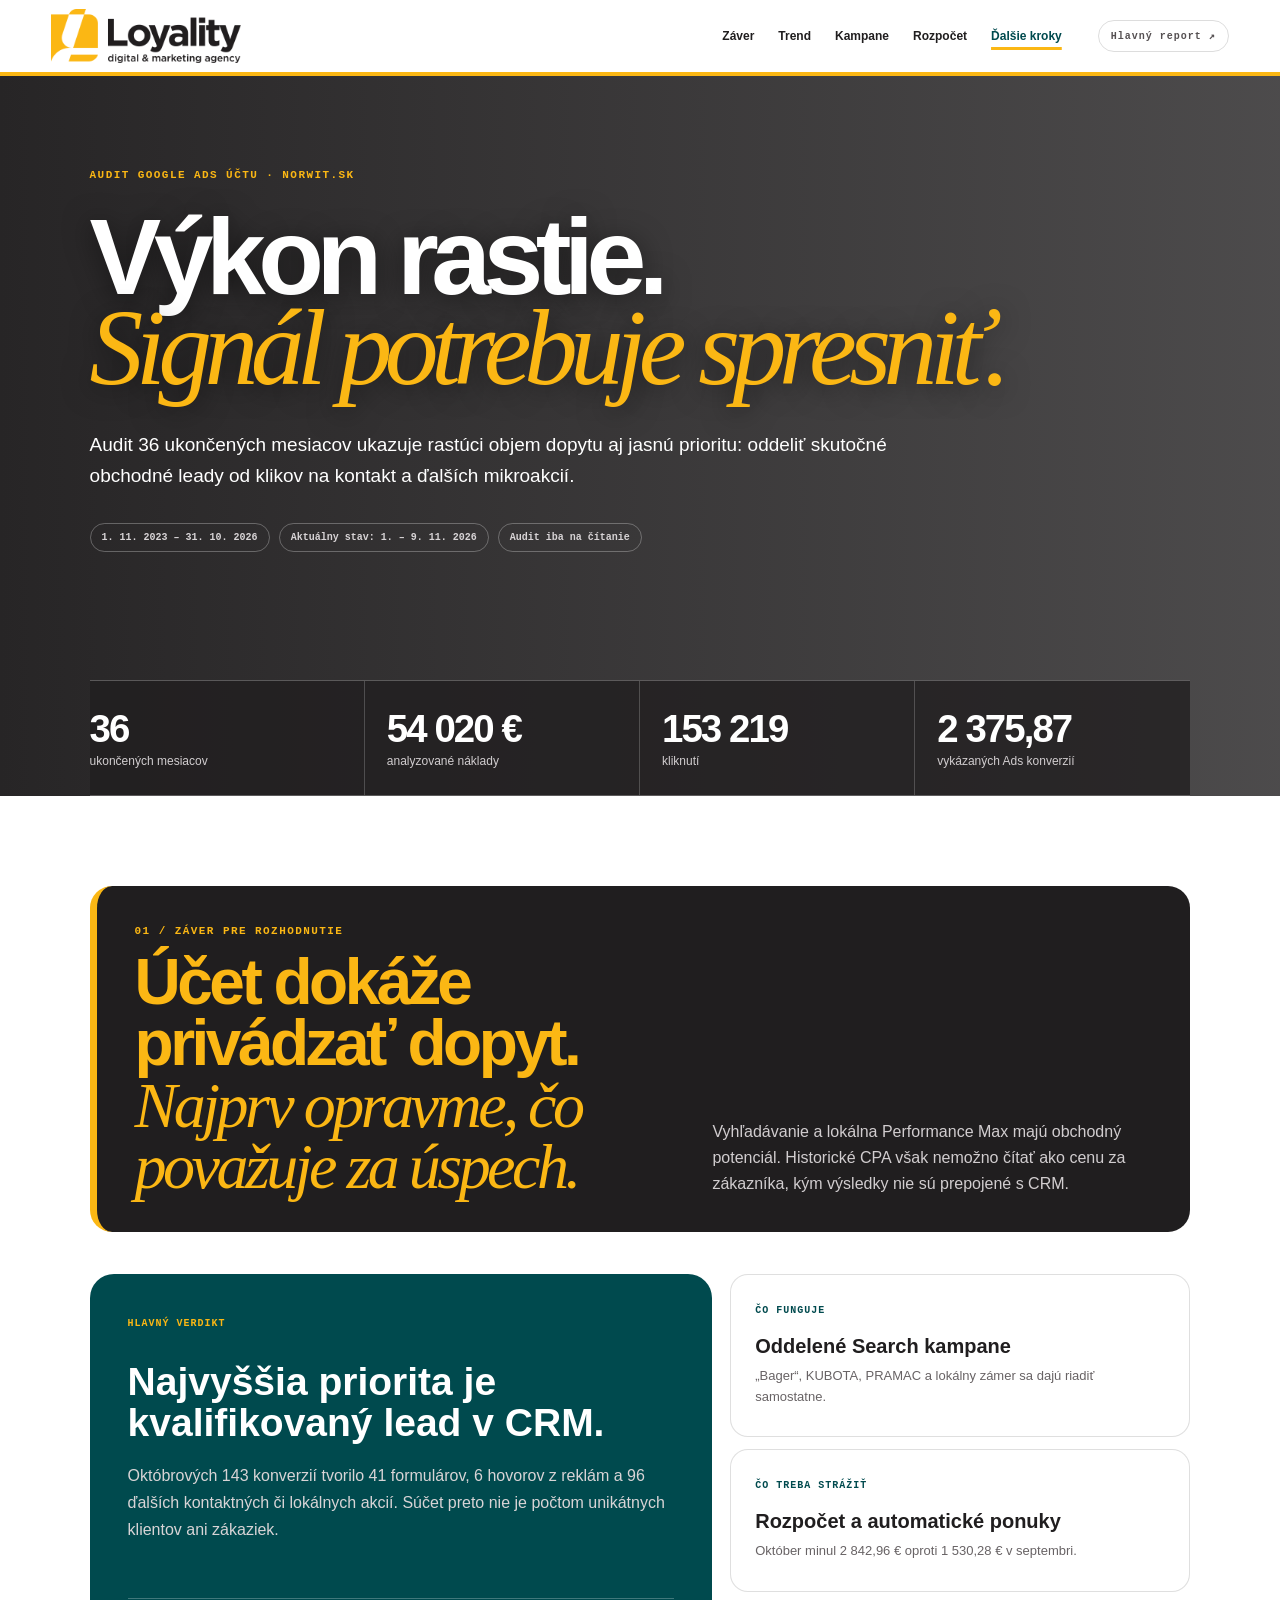
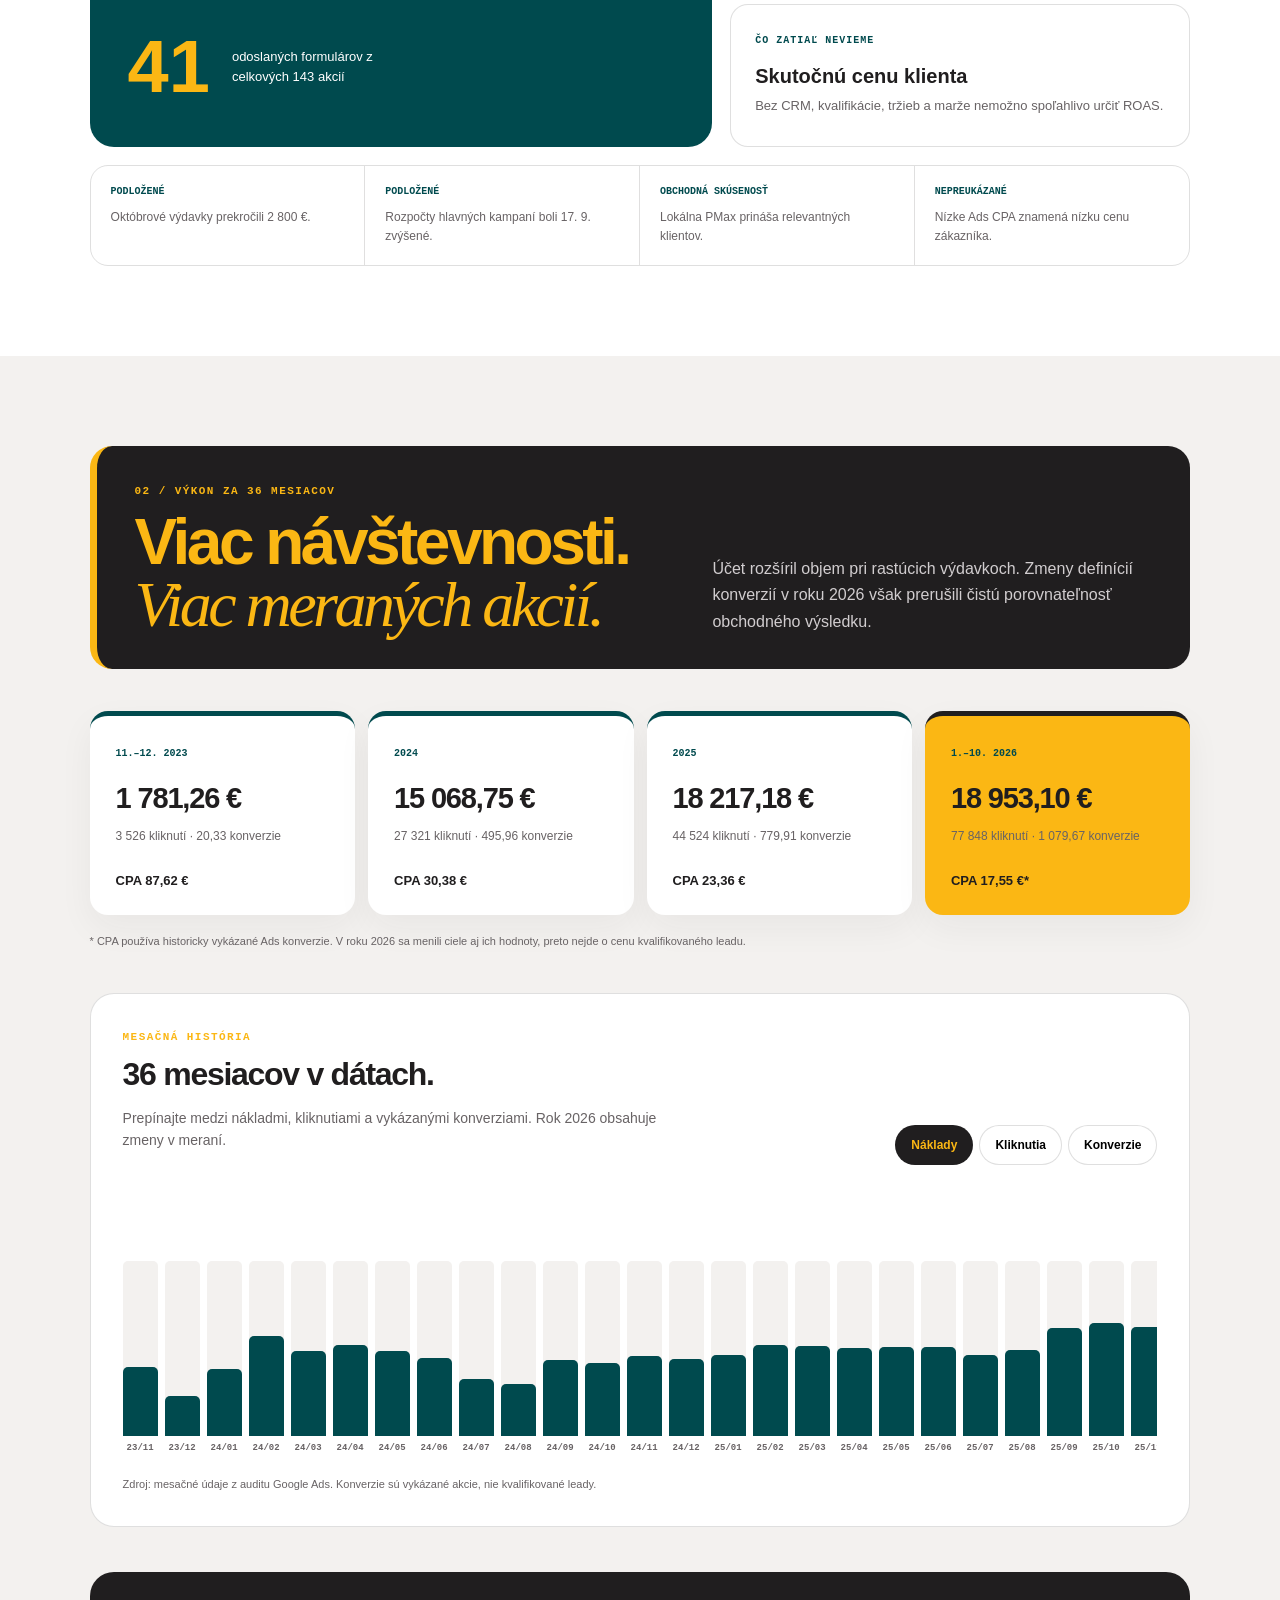
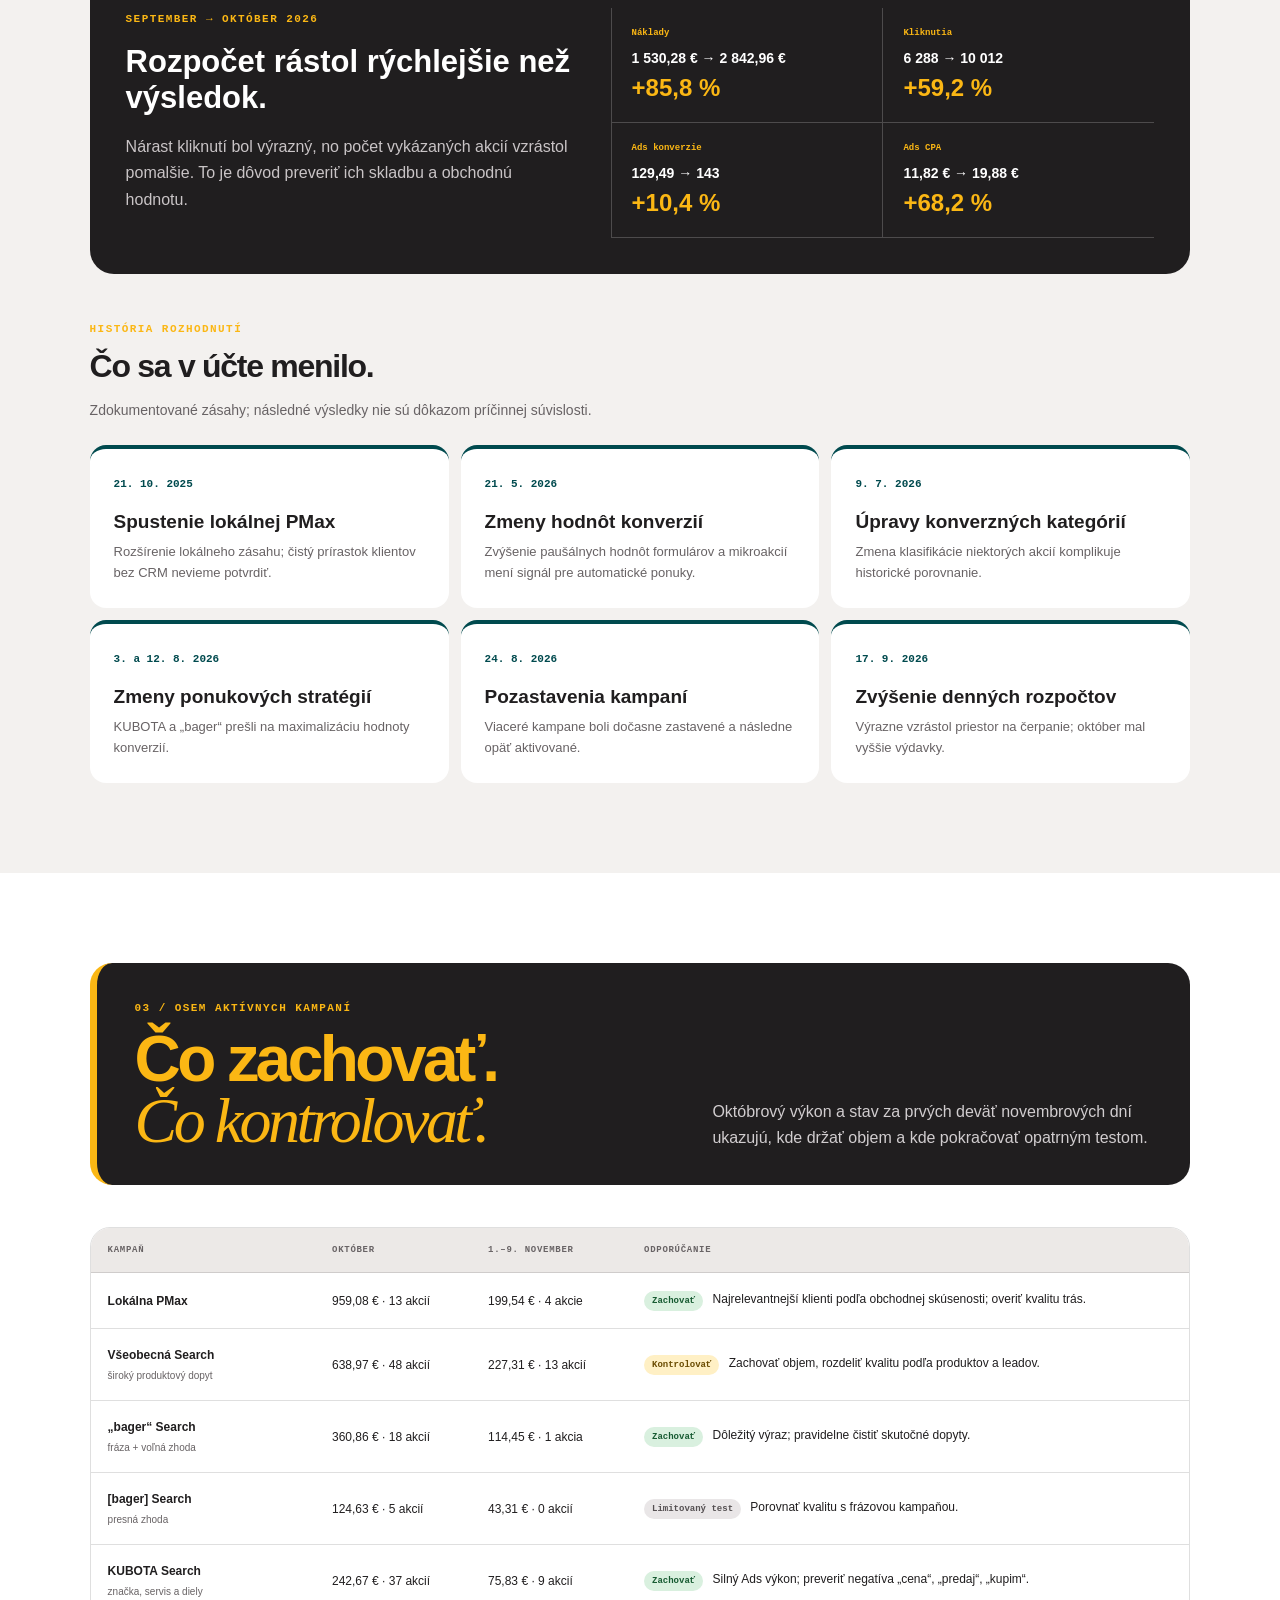
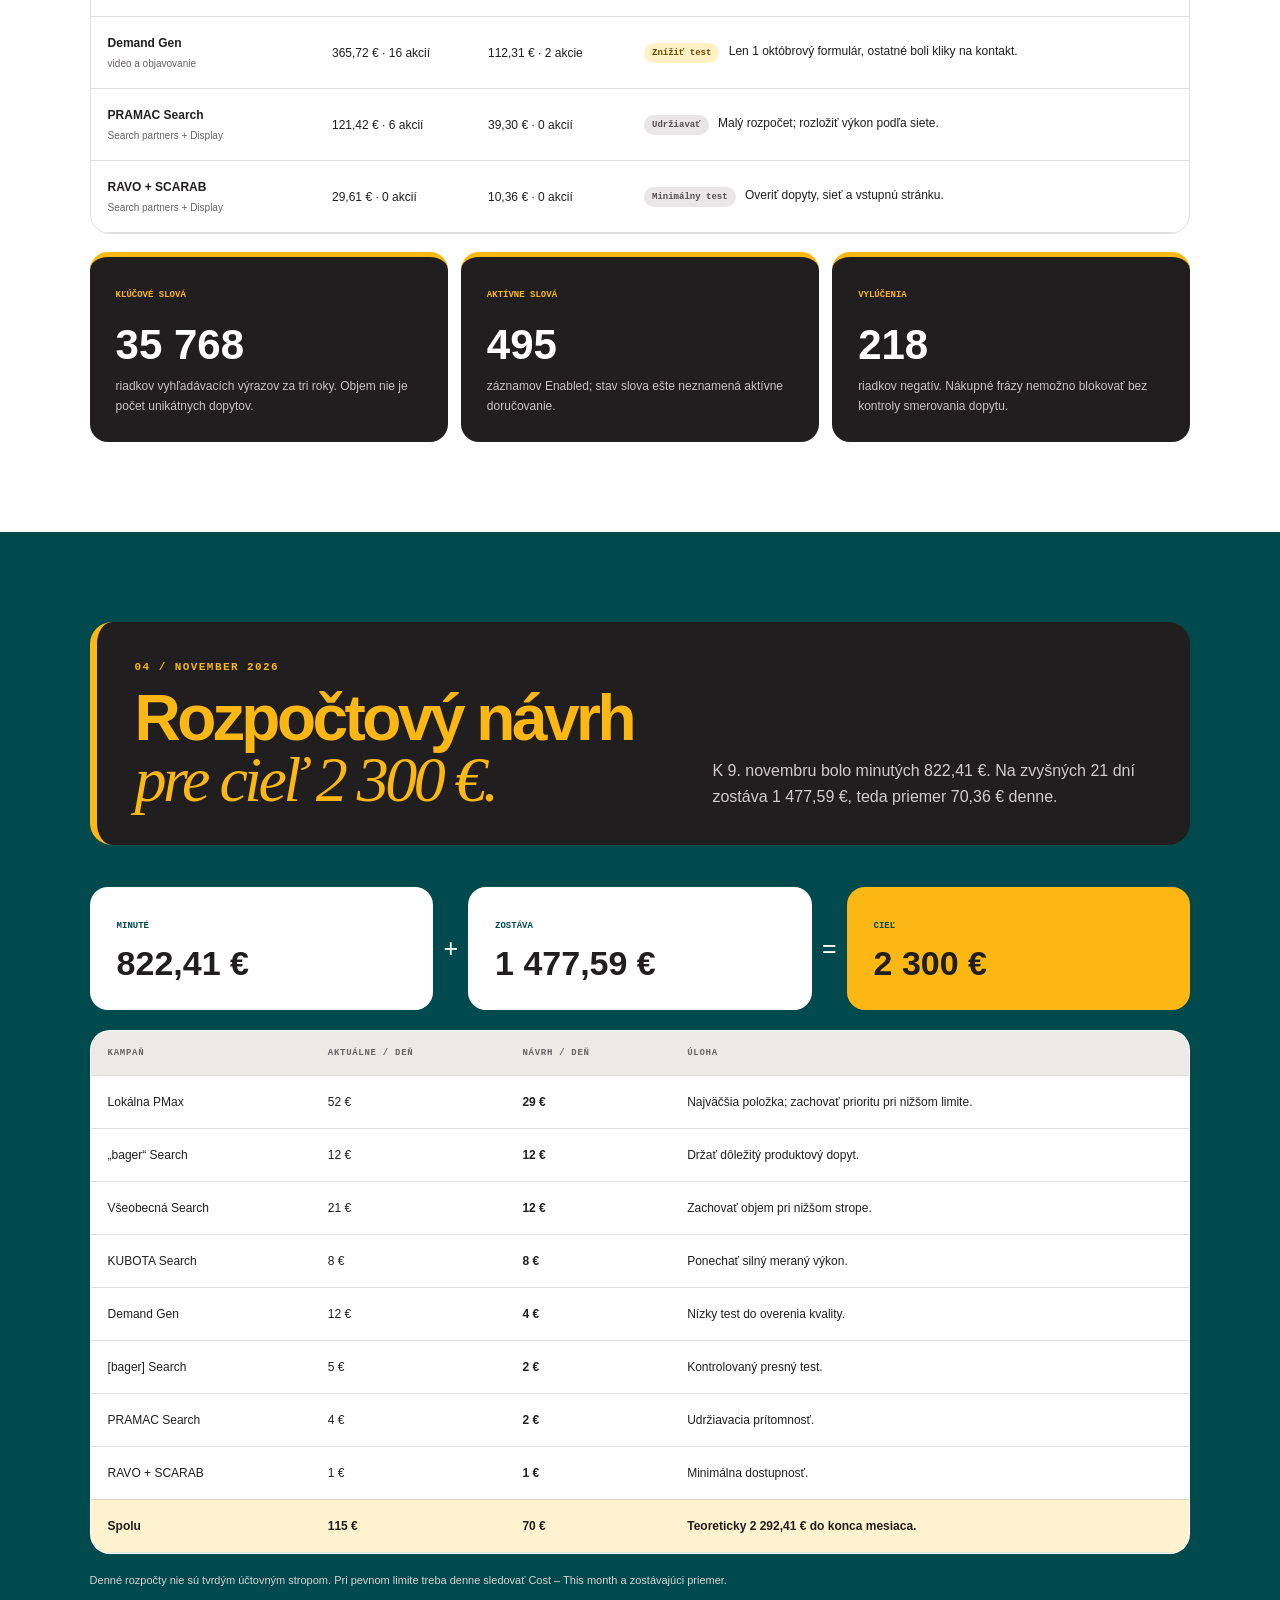
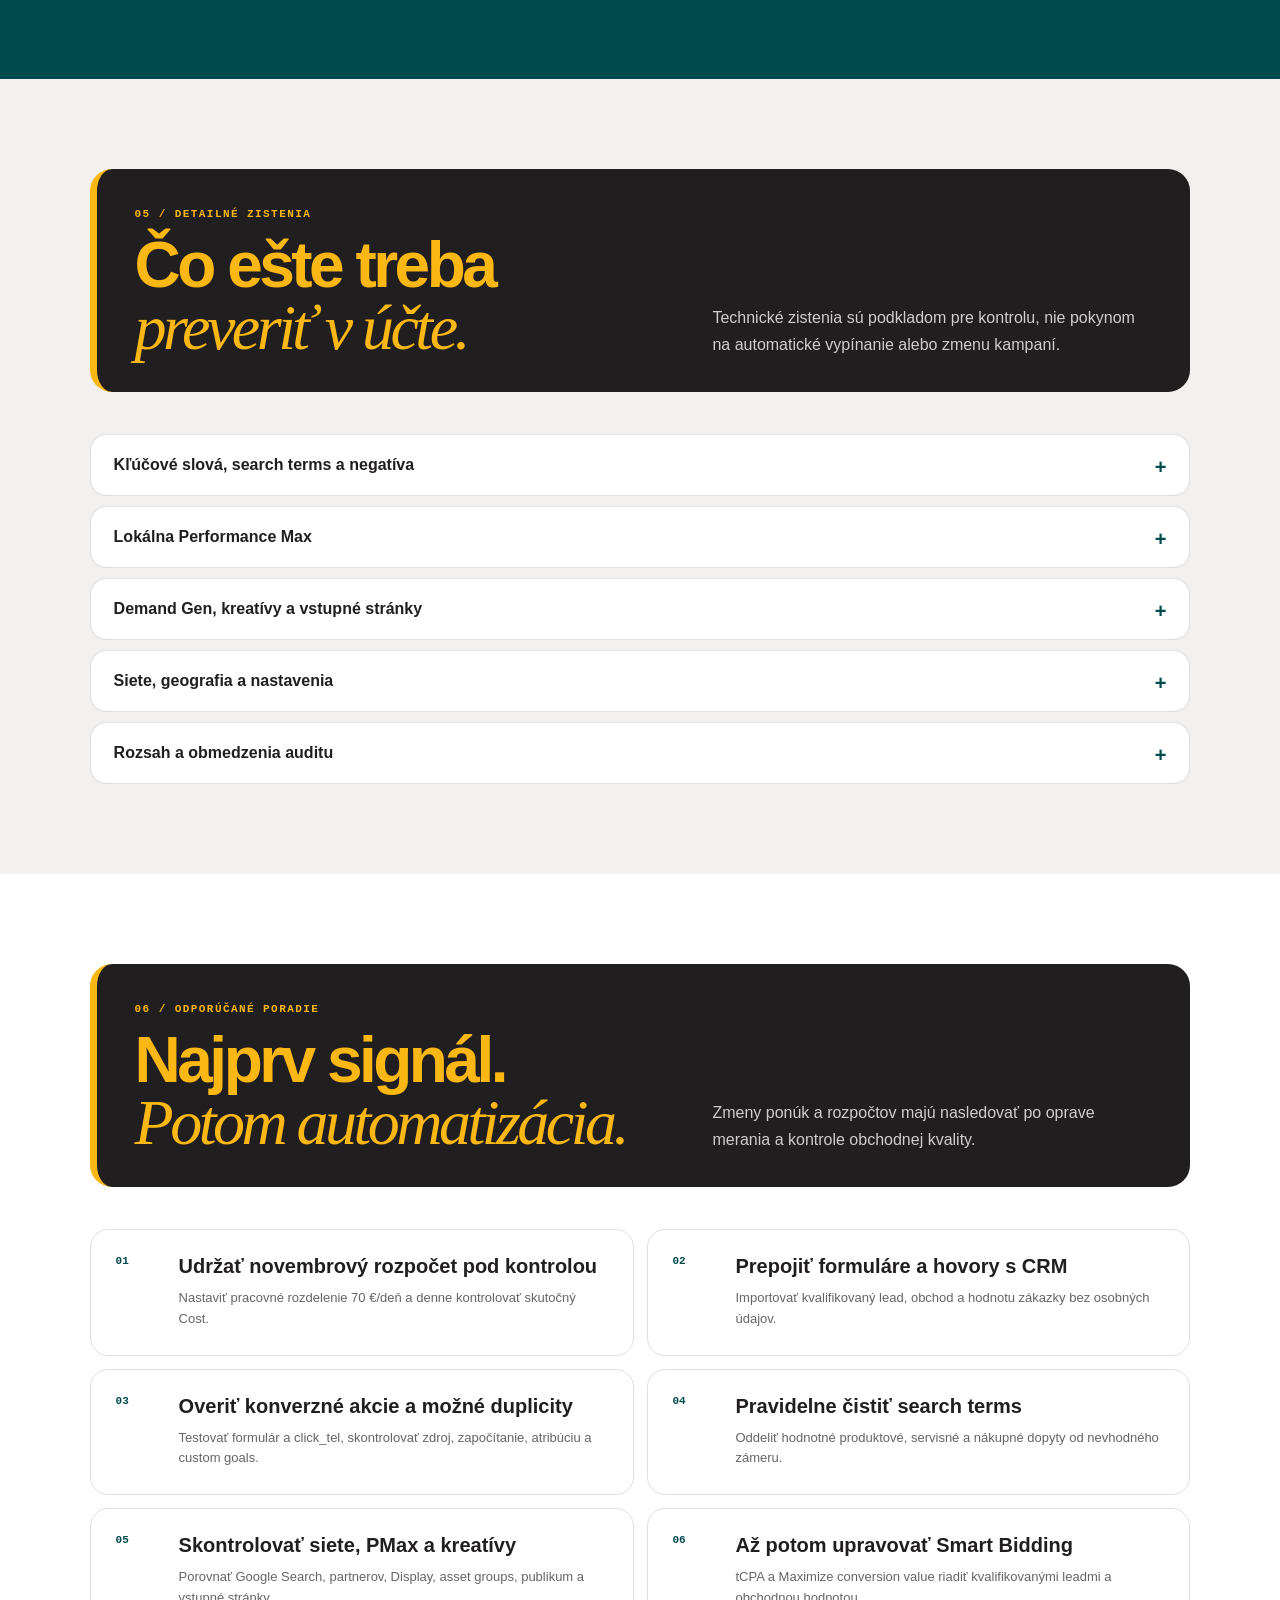
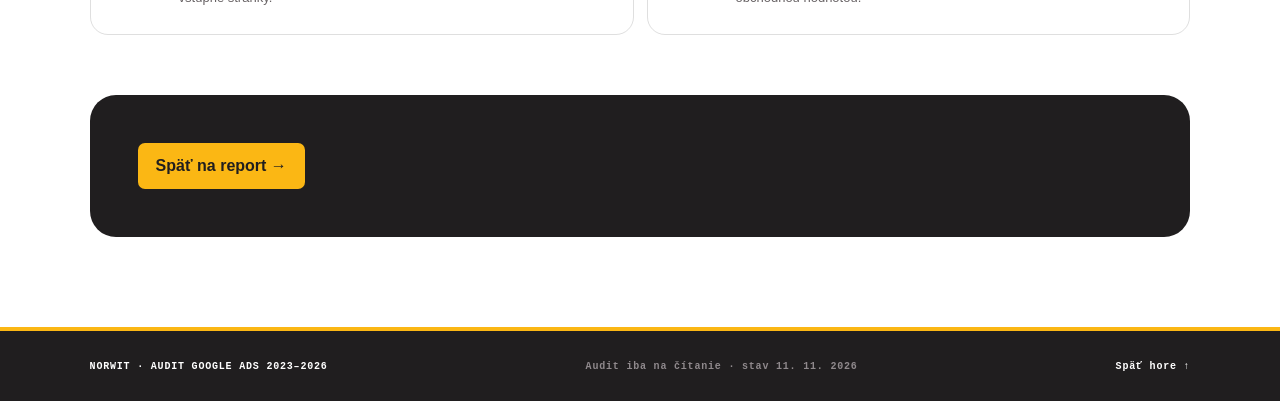
==== audit.html @ 2939ed30 "Add files via upload" ====
<!DOCTYPE html>

<html lang="sk">
<head>
<meta charset="utf-8"/>
<meta content="width=device-width,initial-scale=1" name="viewport"/>
<meta content="Audit Google Ads účtu NORWIT za obdobie november 2023 až október 2026." name="description"/>
<title>NORWIT × Loyality — Audit Google Ads 2023–2026</title>
<link href="reporty.css" rel="stylesheet"/>
<link href="audit.css" rel="stylesheet"/>
</head>
<body class="audit-page">
<a class="skip" href="#audit-zaver">Preskočiť na obsah auditu</a>
<header class="topbar">
<a aria-label="Späť na report" class="brand" href="/"><img alt="Loyality digital &amp; marketing agency" src="/loyality-logo.png"/></a>
<button aria-controls="audit-nav" aria-expanded="false" class="audit-menu-toggle" type="button">Sekcie <span aria-hidden="true">☰</span></button>
<nav aria-label="Navigácia auditu" id="audit-nav">
<a href="#audit-zaver">Záver</a>
<a href="#trend">Trend</a>

<a href="#kampane">Kampane</a>
<a href="#rozpocet">Rozpočet</a>
<a href="#plan-auditu">Ďalšie kroky</a>
</nav>
<a class="period audit-back" href="/">Hlavný report ↗</a>
</header>
<main id="top">
<section class="audit-hero">
<div class="audit-hero-copy">
<span class="kicker">AUDIT GOOGLE ADS ÚČTU · NORWIT.SK</span>
<h1>Výkon rastie.<br/><em>Signál potrebuje spresniť.</em></h1>
<p>Audit 36 ukončených mesiacov ukazuje rastúci objem dopytu aj jasnú prioritu: oddeliť skutočné obchodné leady od klikov na kontakt a ďalších mikroakcií.</p>
<div class="audit-meta"><span>1. 11. 2023 – 31. 10. 2026</span><span>Aktuálny stav: 1. – 9. 11. 2026</span><span>Audit iba na čítanie</span></div>
</div>
<div class="audit-hero-kpis">
<article><strong>36</strong><span>ukončených mesiacov</span></article>
<article><strong>54 020 €</strong><span>analyzované náklady</span></article>
<article><strong>153 219</strong><span>kliknutí</span></article>
<article><strong>2 375,87</strong><span>vykázaných Ads konverzií</span></article>
</div>
</section>
<section class="audit-section decision-section" id="audit-zaver">
<div class="audit-section-head">
<div><span class="kicker">01 / ZÁVER PRE ROZHODNUTIE</span><h2>Účet dokáže privádzať dopyt.<br/><em>Najprv opravme, čo považuje za úspech.</em></h2></div>
<p>Vyhľadávanie a lokálna Performance Max majú obchodný potenciál. Historické CPA však nemožno čítať ako cenu za zákazníka, kým výsledky nie sú prepojené s CRM.</p>
</div>
<div class="decision-grid">
<article class="decision-main">
<span>HLAVNÝ VERDIKT</span>
<h3>Najvyššia priorita je kvalifikovaný lead v CRM.</h3>
<p>Októbrových 143 konverzií tvorilo 41 formulárov, 6 hovorov z reklám a 96 ďalších kontaktných či lokálnych akcií. Súčet preto nie je počtom unikátnych klientov ani zákaziek.</p>
<div class="decision-proof"><b>41</b><span>odoslaných formulárov z celkových 143 akcií</span></div>
</article>
<div class="decision-points">
<article><span>ČO FUNGUJE</span><h3>Oddelené Search kampane</h3><p>„Bager“, KUBOTA, PRAMAC a lokálny zámer sa dajú riadiť samostatne.</p></article>
<article><span>ČO TREBA STRÁŽIŤ</span><h3>Rozpočet a automatické ponuky</h3><p>Október minul 2 842,96 € oproti 1 530,28 € v septembri.</p></article>
<article><span>ČO ZATIAĽ NEVIEME</span><h3>Skutočnú cenu klienta</h3><p>Bez CRM, kvalifikácie, tržieb a marže nemožno spoľahlivo určiť ROAS.</p></article>
</div>
</div>
<div class="evidence-strip">
<article><b>Podložené</b><span>Októbrové výdavky prekročili 2 800 €.</span></article>
<article><b>Podložené</b><span>Rozpočty hlavných kampaní boli 17. 9. zvýšené.</span></article>
<article><b>Obchodná skúsenosť</b><span>Lokálna PMax prináša relevantných klientov.</span></article>
<article><b>Nepreukázané</b><span>Nízke Ads CPA znamená nízku cenu zákazníka.</span></article>
</div>
</section>
<section class="audit-section trend-section" id="trend">
<div class="audit-section-head compact">
<div><span class="kicker">02 / VÝKON ZA 36 MESIACOV</span><h2>Viac návštevnosti.<br/><em>Viac meraných akcií.</em></h2></div>
<p>Účet rozšíril objem pri rastúcich výdavkoch. Zmeny definícií konverzií v roku 2026 však prerušili čistú porovnateľnosť obchodného výsledku.</p>
</div>
<div class="year-grid">
<article><span>11.–12. 2023</span><strong>1 781,26 €</strong><p>3 526 kliknutí · 20,33 konverzie</p><b>CPA 87,62 €</b></article>
<article><span>2024</span><strong>15 068,75 €</strong><p>27 321 kliknutí · 495,96 konverzie</p><b>CPA 30,38 €</b></article>
<article><span>2025</span><strong>18 217,18 €</strong><p>44 524 kliknutí · 779,91 konverzie</p><b>CPA 23,36 €</b></article>
<article class="featured"><span>1.–10. 2026</span><strong>18 953,10 €</strong><p>77 848 kliknutí · 1 079,67 konverzie</p><b>CPA 17,55 €*</b></article>
</div>
<p class="scope-note">* CPA používa historicky vykázané Ads konverzie. V roku 2026 sa menili ciele aj ich hodnoty, preto nejde o cenu kvalifikovaného leadu.</p>
<div aria-label="Mesačný vývoj Google Ads od novembra 2023 do októbra 2026" class="audit-chart">
<div class="audit-chart-head"><div><span class="kicker">MESAČNÁ HISTÓRIA</span><h3>36 mesiacov v dátach.</h3><p>Prepínajte medzi nákladmi, kliknutiami a vykázanými konverziami. Rok 2026 obsahuje zmeny v meraní.</p></div><div aria-label="Ukazovateľ grafu" class="audit-chart-tabs" role="group"><button aria-pressed="true" class="active" data-metric="cost" type="button">Náklady</button><button aria-pressed="false" data-metric="clicks" type="button">Kliknutia</button><button aria-pressed="false" data-metric="conversions" type="button">Konverzie</button></div></div>
<div aria-label="Graf mesačných výsledkov, horizontálne posúvanie" class="audit-chart-scroll" role="region" tabindex="0"><div class="audit-chart-bars" id="audit-chart-bars"><div class="audit-bar" data-clicks="2389" data-conversions="17.33" data-cost="1120.28" data-month="2023-11"><span class="audit-bar-value"></span><div class="audit-bar-track"><i></i></div><span class="audit-bar-month">23/11</span></div><div class="audit-bar" data-clicks="1137" data-conversions="3.0" data-cost="660.98" data-month="2023-12"><span class="audit-bar-value"></span><div class="audit-bar-track"><i></i></div><span class="audit-bar-month">23/12</span></div><div class="audit-bar" data-clicks="2156" data-conversions="16.0" data-cost="1096.53" data-month="2024-01"><span class="audit-bar-value"></span><div class="audit-bar-track"><i></i></div><span class="audit-bar-month">24/01</span></div><div class="audit-bar" data-clicks="3038" data-conversions="13.0" data-cost="1633.61" data-month="2024-02"><span class="audit-bar-value"></span><div class="audit-bar-track"><i></i></div><span class="audit-bar-month">24/02</span></div><div class="audit-bar" data-clicks="2885" data-conversions="29.0" data-cost="1388.65" data-month="2024-03"><span class="audit-bar-value"></span><div class="audit-bar-track"><i></i></div><span class="audit-bar-month">24/03</span></div><div class="audit-bar" data-clicks="2908" data-conversions="36.0" data-cost="1484.69" data-month="2024-04"><span class="audit-bar-value"></span><div class="audit-bar-track"><i></i></div><span class="audit-bar-month">24/04</span></div><div class="audit-bar" data-clicks="2278" data-conversions="38.0" data-cost="1388.23" data-month="2024-05"><span class="audit-bar-value"></span><div class="audit-bar-track"><i></i></div><span class="audit-bar-month">24/05</span></div><div class="audit-bar" data-clicks="2216" data-conversions="44.0" data-cost="1275.92" data-month="2024-06"><span class="audit-bar-value"></span><div class="audit-bar-track"><i></i></div><span class="audit-bar-month">24/06</span></div><div class="audit-bar" data-clicks="1661" data-conversions="38.0" data-cost="929.75" data-month="2024-07"><span class="audit-bar-value"></span><div class="audit-bar-track"><i></i></div><span class="audit-bar-month">24/07</span></div><div class="audit-bar" data-clicks="1489" data-conversions="43.96" data-cost="858.26" data-month="2024-08"><span class="audit-bar-value"></span><div class="audit-bar-track"><i></i></div><span class="audit-bar-month">24/08</span></div><div class="audit-bar" data-clicks="2198" data-conversions="44.0" data-cost="1247.42" data-month="2024-09"><span class="audit-bar-value"></span><div class="audit-bar-track"><i></i></div><span class="audit-bar-month">24/09</span></div><div class="audit-bar" data-clicks="2257" data-conversions="51.0" data-cost="1199.17" data-month="2024-10"><span class="audit-bar-value"></span><div class="audit-bar-track"><i></i></div><span class="audit-bar-month">24/10</span></div><div class="audit-bar" data-clicks="2218" data-conversions="82.0" data-cost="1300.89" data-month="2024-11"><span class="audit-bar-value"></span><div class="audit-bar-track"><i></i></div><span class="audit-bar-month">24/11</span></div><div class="audit-bar" data-clicks="2017" data-conversions="61.0" data-cost="1265.63" data-month="2024-12"><span class="audit-bar-value"></span><div class="audit-bar-track"><i></i></div><span class="audit-bar-month">24/12</span></div><div class="audit-bar" data-clicks="2338" data-conversions="47.0" data-cost="1318.78" data-month="2025-01"><span class="audit-bar-value"></span><div class="audit-bar-track"><i></i></div><span class="audit-bar-month">25/01</span></div><div class="audit-bar" data-clicks="2759" data-conversions="71.9" data-cost="1488.33" data-month="2025-02"><span class="audit-bar-value"></span><div class="audit-bar-track"><i></i></div><span class="audit-bar-month">25/02</span></div><div class="audit-bar" data-clicks="3332" data-conversions="75.96" data-cost="1469.53" data-month="2025-03"><span class="audit-bar-value"></span><div class="audit-bar-track"><i></i></div><span class="audit-bar-month">25/03</span></div><div class="audit-bar" data-clicks="3373" data-conversions="95.99" data-cost="1441.71" data-month="2025-04"><span class="audit-bar-value"></span><div class="audit-bar-track"><i></i></div><span class="audit-bar-month">25/04</span></div><div class="audit-bar" data-clicks="3206" data-conversions="79.6" data-cost="1450.23" data-month="2025-05"><span class="audit-bar-value"></span><div class="audit-bar-track"><i></i></div><span class="audit-bar-month">25/05</span></div><div class="audit-bar" data-clicks="3754" data-conversions="55.0" data-cost="1447.49" data-month="2025-06"><span class="audit-bar-value"></span><div class="audit-bar-track"><i></i></div><span class="audit-bar-month">25/06</span></div><div class="audit-bar" data-clicks="3799" data-conversions="67.61" data-cost="1317.49" data-month="2025-07"><span class="audit-bar-value"></span><div class="audit-bar-track"><i></i></div><span class="audit-bar-month">25/07</span></div><div class="audit-bar" data-clicks="4083" data-conversions="65.34" data-cost="1400.04" data-month="2025-08"><span class="audit-bar-value"></span><div class="audit-bar-track"><i></i></div><span class="audit-bar-month">25/08</span></div><div class="audit-bar" data-clicks="4371" data-conversions="61.47" data-cost="1762.27" data-month="2025-09"><span class="audit-bar-value"></span><div class="audit-bar-track"><i></i></div><span class="audit-bar-month">25/09</span></div><div class="audit-bar" data-clicks="5084" data-conversions="47.04" data-cost="1844.52" data-month="2025-10"><span class="audit-bar-value"></span><div class="audit-bar-track"><i></i></div><span class="audit-bar-month">25/10</span></div><div class="audit-bar" data-clicks="4639" data-conversions="70.0" data-cost="1778.78" data-month="2025-11"><span class="audit-bar-value"></span><div class="audit-bar-track"><i></i></div><span class="audit-bar-month">25/11</span></div><div class="audit-bar" data-clicks="3786" data-conversions="43.0" data-cost="1498.01" data-month="2025-12"><span class="audit-bar-value"></span><div class="audit-bar-track"><i></i></div><span class="audit-bar-month">25/12</span></div><div class="audit-bar" data-clicks="5551" data-conversions="44.0" data-cost="1584.77" data-month="2026-01"><span class="audit-bar-value"></span><div class="audit-bar-track"><i></i></div><span class="audit-bar-month">26/01</span></div><div class="audit-bar" data-clicks="6219" data-conversions="83.0" data-cost="1844.71" data-month="2026-02"><span class="audit-bar-value"></span><div class="audit-bar-track"><i></i></div><span class="audit-bar-month">26/02</span></div><div class="audit-bar" data-clicks="6494" data-conversions="111.8" data-cost="1921.01" data-month="2026-03"><span class="audit-bar-value"></span><div class="audit-bar-track"><i></i></div><span class="audit-bar-month">26/03</span></div><div class="audit-bar" data-clicks="6254" data-conversions="99.01" data-cost="1880.8" data-month="2026-04"><span class="audit-bar-value"></span><div class="audit-bar-track"><i></i></div><span class="audit-bar-month">26/04</span></div><div class="audit-bar" data-clicks="9244" data-conversions="115.47" data-cost="1863.67" data-month="2026-05"><span class="audit-bar-value"></span><div class="audit-bar-track"><i></i></div><span class="audit-bar-month">26/05</span></div><div class="audit-bar" data-clicks="9234" data-conversions="137.99" data-cost="1849.01" data-month="2026-06"><span class="audit-bar-value"></span><div class="audit-bar-track"><i></i></div><span class="audit-bar-month">26/06</span></div><div class="audit-bar" data-clicks="10718" data-conversions="133.41" data-cost="1867.85" data-month="2026-07"><span class="audit-bar-value"></span><div class="audit-bar-track"><i></i></div><span class="audit-bar-month">26/07</span></div><div class="audit-bar" data-clicks="7834" data-conversions="82.5" data-cost="1768.04" data-month="2026-08"><span class="audit-bar-value"></span><div class="audit-bar-track"><i></i></div><span class="audit-bar-month">26/08</span></div><div class="audit-bar" data-clicks="6288" data-conversions="129.49" data-cost="1530.28" data-month="2026-09"><span class="audit-bar-value"></span><div class="audit-bar-track"><i></i></div><span class="audit-bar-month">26/09</span></div><div class="audit-bar" data-clicks="10012" data-conversions="143.0" data-cost="2842.96" data-month="2026-10"><span class="audit-bar-value"></span><div class="audit-bar-track"><i></i></div><span class="audit-bar-month">26/10</span></div></div></div><p class="scope-note">Zdroj: mesačné údaje z auditu Google Ads. Konverzie sú vykázané akcie, nie kvalifikované leady.</p></div>
<div class="month-compare">
<div class="compare-copy"><span class="kicker">SEPTEMBER → OKTÓBER 2026</span><h3>Rozpočet rástol rýchlejšie než výsledok.</h3><p>Nárast kliknutí bol výrazný, no počet vykázaných akcií vzrástol pomalšie. To je dôvod preveriť ich skladbu a obchodnú hodnotu.</p></div>
<div class="compare-metrics">
<article><span>Náklady</span><b>1 530,28 € → 2 842,96 €</b><strong>+85,8 %</strong></article>
<article><span>Kliknutia</span><b>6 288 → 10 012</b><strong>+59,2 %</strong></article>
<article><span>Ads konverzie</span><b>129,49 → 143</b><strong>+10,4 %</strong></article>
<article><span>Ads CPA</span><b>11,82 € → 19,88 €</b><strong>+68,2 %</strong></article>
</div>
</div>
<div class="audit-history"><div class="audit-history-head"><span class="kicker">HISTÓRIA ROZHODNUTÍ</span><h3>Čo sa v účte menilo.</h3><p>Zdokumentované zásahy; následné výsledky nie sú dôkazom príčinnej súvislosti.</p></div><div class="audit-history-grid"><article><time>21. 10. 2025</time><h4>Spustenie lokálnej PMax</h4><p>Rozšírenie lokálneho zásahu; čistý prírastok klientov bez CRM nevieme potvrdiť.</p></article><article><time>21. 5. 2026</time><h4>Zmeny hodnôt konverzií</h4><p>Zvýšenie paušálnych hodnôt formulárov a mikroakcií mení signál pre automatické ponuky.</p></article><article><time>9. 7. 2026</time><h4>Úpravy konverzných kategórií</h4><p>Zmena klasifikácie niektorých akcií komplikuje historické porovnanie.</p></article><article><time>3. a 12. 8. 2026</time><h4>Zmeny ponukových stratégií</h4><p>KUBOTA a „bager“ prešli na maximalizáciu hodnoty konverzií.</p></article><article><time>24. 8. 2026</time><h4>Pozastavenia kampaní</h4><p>Viaceré kampane boli dočasne zastavené a následne opäť aktivované.</p></article><article><time>17. 9. 2026</time><h4>Zvýšenie denných rozpočtov</h4><p>Výrazne vzrástol priestor na čerpanie; október mal vyššie výdavky.</p></article></div></div>
</section>

<section class="audit-section campaigns-section" id="kampane">
<div class="audit-section-head compact">
<div><span class="kicker">03 / OSEM AKTÍVNYCH KAMPANÍ</span><h2>Čo zachovať.<br/><em>Čo kontrolovať.</em></h2></div>
<p>Októbrový výkon a stav za prvých deväť novembrových dní ukazujú, kde držať objem a kde pokračovať opatrným testom.</p>
</div>
<div aria-label="Audit aktívnych kampaní" class="campaign-audit-table" role="region" tabindex="0">
<table>
<thead><tr><th>Kampaň</th><th>Október</th><th>1.–9. november</th><th>Odporúčanie</th></tr></thead>
<tbody>
<tr><td><b>Lokálna PMax</b></td><td>959,08 € · 13 akcií</td><td>199,54 € · 4 akcie</td><td><span class="status keep">Zachovať</span> Najrelevantnejší klienti podľa obchodnej skúsenosti; overiť kvalitu trás.</td></tr>
<tr><td><b>Všeobecná Search</b><small>široký produktový dopyt</small></td><td>638,97 € · 48 akcií</td><td>227,31 € · 13 akcií</td><td><span class="status tune">Kontrolovať</span> Zachovať objem, rozdeliť kvalitu podľa produktov a leadov.</td></tr>
<tr><td><b>„bager“ Search</b><small>fráza + voľná zhoda</small></td><td>360,86 € · 18 akcií</td><td>114,45 € · 1 akcia</td><td><span class="status keep">Zachovať</span> Dôležitý výraz; pravidelne čistiť skutočné dopyty.</td></tr>
<tr><td><b>[bager] Search</b><small>presná zhoda</small></td><td>124,63 € · 5 akcií</td><td>43,31 € · 0 akcií</td><td><span class="status test">Limitovaný test</span> Porovnať kvalitu s frázovou kampaňou.</td></tr>
<tr><td><b>KUBOTA Search</b><small>značka, servis a diely</small></td><td>242,67 € · 37 akcií</td><td>75,83 € · 9 akcií</td><td><span class="status keep">Zachovať</span> Silný Ads výkon; preveriť negatíva „cena“, „predaj“, „kupim“.</td></tr>
<tr><td><b>Demand Gen</b><small>video a objavovanie</small></td><td>365,72 € · 16 akcií</td><td>112,31 € · 2 akcie</td><td><span class="status tune">Znížiť test</span> Len 1 októbrový formulár, ostatné boli kliky na kontakt.</td></tr>
<tr><td><b>PRAMAC Search</b><small>Search partners + Display</small></td><td>121,42 € · 6 akcií</td><td>39,30 € · 0 akcií</td><td><span class="status test">Udržiavať</span> Malý rozpočet; rozložiť výkon podľa siete.</td></tr>
<tr><td><b>RAVO + SCARAB</b><small>Search partners + Display</small></td><td>29,61 € · 0 akcií</td><td>10,36 € · 0 akcií</td><td><span class="status test">Minimálny test</span> Overiť dopyty, sieť a vstupnú stránku.</td></tr>
</tbody>
</table>
</div>
<div class="audit-cards">
<article><span>KĽÚČOVÉ SLOVÁ</span><strong>35 768</strong><p>riadkov vyhľadávacích výrazov za tri roky. Objem nie je počet unikátnych dopytov.</p></article>
<article><span>AKTÍVNE SLOVÁ</span><strong>495</strong><p>záznamov Enabled; stav slova ešte neznamená aktívne doručovanie.</p></article>
<article><span>VYLÚČENIA</span><strong>218</strong><p>riadkov negatív. Nákupné frázy nemožno blokovať bez kontroly smerovania dopytu.</p></article>
</div>
</section>
<section class="audit-section budget-section" id="rozpocet">
<div class="audit-section-head">
<div><span class="kicker">04 / NOVEMBER 2026</span><h2>Rozpočtový návrh<br/><em>pre cieľ 2 300 €.</em></h2></div>
<p>K 9. novembru bolo minutých 822,41 €. Na zvyšných 21 dní zostáva 1 477,59 €, teda priemer 70,36 € denne.</p>
</div>
<div class="budget-summary"><article><span>MINUTÉ</span><strong>822,41 €</strong></article><i>+</i><article><span>ZOSTÁVA</span><strong>1 477,59 €</strong></article><i>=</i><article class="budget-target"><span>CIEĽ</span><strong>2 300 €</strong></article></div>
<div aria-label="Návrh denných rozpočtov" class="budget-table" role="region" tabindex="0">
<table>
<thead><tr><th>Kampaň</th><th>Aktuálne / deň</th><th>Návrh / deň</th><th>Úloha</th></tr></thead>
<tbody>
<tr><td>Lokálna PMax</td><td>52 €</td><td><b>29 €</b></td><td>Najväčšia položka; zachovať prioritu pri nižšom limite.</td></tr>
<tr><td>„bager“ Search</td><td>12 €</td><td><b>12 €</b></td><td>Držať dôležitý produktový dopyt.</td></tr>
<tr><td>Všeobecná Search</td><td>21 €</td><td><b>12 €</b></td><td>Zachovať objem pri nižšom strope.</td></tr>
<tr><td>KUBOTA Search</td><td>8 €</td><td><b>8 €</b></td><td>Ponechať silný meraný výkon.</td></tr>
<tr><td>Demand Gen</td><td>12 €</td><td><b>4 €</b></td><td>Nízky test do overenia kvality.</td></tr>
<tr><td>[bager] Search</td><td>5 €</td><td><b>2 €</b></td><td>Kontrolovaný presný test.</td></tr>
<tr><td>PRAMAC Search</td><td>4 €</td><td><b>2 €</b></td><td>Udržiavacia prítomnosť.</td></tr>
<tr><td>RAVO + SCARAB</td><td>1 €</td><td><b>1 €</b></td><td>Minimálna dostupnosť.</td></tr>
<tr class="total"><td>Spolu</td><td>115 €</td><td><b>70 €</b></td><td>Teoreticky 2 292,41 € do konca mesiaca.</td></tr>
</tbody>
</table>
</div>
<p class="scope-note dark-note">Denné rozpočty nie sú tvrdým účtovným stropom. Pri pevnom limite treba denne sledovať Cost – This month a zostávajúci priemer.</p>
</section>
<section class="audit-section details-section">
<div class="audit-section-head compact"><div><span class="kicker">05 / DETAILNÉ ZISTENIA</span><h2>Čo ešte treba<br/><em>preveriť v účte.</em></h2></div><p>Technické zistenia sú podkladom pre kontrolu, nie pokynom na automatické vypínanie alebo zmenu kampaní.</p></div>
<div class="audit-details">
<details><summary>Kľúčové slová, search terms a negatíva <span>+</span></summary><div><p>Generické „bager“ má samostatnú frázovú aj presnú kampaň a značkové dopyty majú vlastné rozpočty. Prioritou je kontrola negatív <b>„cena“, „predaj“ a „kupim“</b> v KUBOTA, pretože môžu blokovať hodnotný nákupný zámer. Najprv treba overiť, či dopyt nezachytáva iná zostava.</p><ul><li>833 záznamov kľúčových slov v historickom exporte.</li><li>35 768 riadkov search terms za tri roky.</li><li>Výraz „bager“ v presnej kampani minul približne 3 670 € pri 28,5 Ads konverzie.</li><li>Broad match používať iba s kvalitným konverzným signálom a pravidelnou kontrolou dopytov.</li></ul></div></details>
<details><summary>Lokálna Performance Max <span>+</span></summary><div><p>Kampaň používa Presence a rozpočet 52 €/deň. V októbri získala 1 178 kliknutí a 13 Ads konverzií, z ktorých 12 boli žiadosti o trasu a jedna hovor z reklamy.</p><ul><li>Jedna aktívna asset group LOKALNA má Ad strength Average.</li></ul></div></details>
<details><summary>Demand Gen, kreatívy a vstupné stránky <span>+</span></summary><div><p>Októbrových 16 akcií tvoril jeden formulár, desať klikov na e-mail a päť klikov na telefón. Kampaň má úlohu pri zásahu, no jej akcie nemožno označiť za 16 obchodných príležitostí.</p><ul><li>29 spôsobilých reklám: 1 Excellent, 9 Good, 16 Average a 3 Poor.</li><li>Najnavštevovanejšie landing pages treba vyhodnotiť podľa formulárov a kvalifikovaných dopytov, nie iba klikov.</li></ul></div></details>
<details><summary>Siete, geografia a nastavenia <span>+</span></summary><div><p>Search partners sú zapnuté pri KUBOTA, „bager“, PRAMAC a RAVO + SCARAB. Display expansion je zapnutá pri PRAMAC a RAVO + SCARAB. Samotné zapnutie nie je chyba; výkon treba rozložiť podľa siete a kvality leadov.</p><ul><li>Všeobecná, KUBOTA a frázová „bager“ cielia Slovensko.</li><li>Presná [bager] a Demand Gen cielia osem krajov.</li><li>Všetkých osem kampaní bolo v exporte nastavených All day a All devices.</li></ul></div></details>
<details><summary>Rozsah a obmedzenia auditu <span>+</span></summary><div><p>Audit vychádza z exportov Campaign performance, Search terms, Search keywords, Negative keywords, Change history, conversion actions, nastavení kampaní a živého rozhrania. Bez CRM a fakturácie nemožno spoľahlivo určiť kvalitu leadov, tržby, maržu ani skutočný ROAS.</p><ul><li>História zmien je dostupná približne za posledné dva roky.</li><li>Google nezobrazuje všetky vyhľadávacie výrazy.</li></ul></div></details>
</div>
</section>
<section class="audit-section roadmap-section" id="plan-auditu">
<div class="audit-section-head"><div><span class="kicker">06 / ODPORÚČANÉ PORADIE</span><h2>Najprv signál.<br/><em>Potom automatizácia.</em></h2></div><p>Zmeny ponúk a rozpočtov majú nasledovať po oprave merania a kontrole obchodnej kvality.</p></div>
<ol class="roadmap">
<li><span>01</span><div><h3>Udržať novembrový rozpočet pod kontrolou</h3><p>Nastaviť pracovné rozdelenie 70 €/deň a denne kontrolovať skutočný Cost.</p></div></li>
<li><span>02</span><div><h3>Prepojiť formuláre a hovory s CRM</h3><p>Importovať kvalifikovaný lead, obchod a hodnotu zákazky bez osobných údajov.</p></div></li>
<li><span>03</span><div><h3>Overiť konverzné akcie a možné duplicity</h3><p>Testovať formulár a click_tel, skontrolovať zdroj, započítanie, atribúciu a custom goals.</p></div></li>
<li><span>04</span><div><h3>Pravidelne čistiť search terms</h3><p>Oddeliť hodnotné produktové, servisné a nákupné dopyty od nevhodného zámeru.</p></div></li>
<li><span>05</span><div><h3>Skontrolovať siete, PMax a kreatívy</h3><p>Porovnať Google Search, partnerov, Display, asset groups, publikum a vstupné stránky.</p></div></li>
<li><span>06</span><div><h3>Až potom upravovať Smart Bidding</h3><p>tCPA a Maximize conversion value riadiť kvalifikovanými leadmi a obchodnou hodnotou.</p></div></li>
</ol>
<div class="final-audit-callout"><a href="/">Späť na report →</a></div>
</section>
</main>
<footer><span>NORWIT · AUDIT GOOGLE ADS 2023–2026</span><span>Audit iba na čítanie · stav 11. 11. 2026</span><a href="#top">Späť hore ↑</a></footer>
<script defer="" src="audit.js"></script>
</body>
</html>
---- reporty.css ----
:root{--ink:#201e1f;--paper:#fff;--yellow:#fbb714;--teal:#004a4e;--muted:#686365;--soft:#f3f1ef;--line:rgba(32,30,31,.14)}
*{box-sizing:border-box}html{scroll-behavior:smooth;scroll-padding-top:90px}body{margin:0;background:var(--ink);color:var(--ink);font-family:Arial,Helvetica,sans-serif}a{color:inherit;text-decoration:none}button{font:inherit}.skip{position:fixed;left:20px;top:-80px;z-index:100;padding:13px 16px;background:var(--yellow);font-weight:800}.skip:focus{top:12px}.topbar{height:76px;display:flex;align-items:center;gap:36px;padding:0 4vw;position:sticky;top:0;z-index:20;background:#fff;border-bottom:4px solid var(--yellow)}.brand img{display:block;width:190px}.topbar nav{display:flex;gap:24px;margin-left:auto;font-size:12px;font-weight:800}.topbar nav a:hover{color:var(--teal)}.period{font:700 10px monospace;letter-spacing:.1em;color:#555052}.landing-hero{min-height:670px;padding:88px 7vw 52px;display:flex;flex-direction:column;justify-content:space-between;color:#fff;background:linear-gradient(90deg,rgba(32,30,31,.96),rgba(32,30,31,.76)),url("https://norwit.loyality.sk/hero-excavator.png") center/cover}.kicker{font:800 11px monospace;letter-spacing:.13em;color:var(--yellow);text-transform:uppercase}.landing-hero h1{max-width:1050px;margin:28px 0 34px;font-size:clamp(64px,8.8vw,132px);line-height:.84;letter-spacing:-.07em;text-shadow:0 4px 28px rgba(0,0,0,.5)}em{font-family:Georgia,serif;font-weight:400;color:var(--yellow)}.landing-copy>p{max-width:720px;font-size:19px;line-height:1.65;color:#fff}.landing-stats{display:grid;grid-template-columns:repeat(3,1fr);max-width:900px;border-block:1px solid rgba(255,255,255,.28);background:rgba(32,30,31,.76)}.landing-stats article{padding:24px;border-right:1px solid rgba(255,255,255,.22)}.landing-stats article:last-child{border:0}.landing-stats strong{display:block;font-size:34px}.landing-stats span{font-size:12px;color:#d4d0d2}.reports-shell{display:grid;grid-template-columns:280px minmax(0,1fr);align-items:start;background:#fff}.month-sidebar{position:sticky;top:76px;min-height:calc(100vh - 76px);padding:44px 25px;background:var(--ink);color:#fff;border-right:1px solid rgba(255,255,255,.14)}.sidebar-head span,.future-month span{display:block;font:800 10px monospace;letter-spacing:.12em;color:var(--yellow)}.sidebar-head strong{display:block;margin-top:10px;font-size:20px}.month-menu{display:grid;gap:8px;margin-top:34px}.month-button{width:100%;padding:17px 15px;display:grid;grid-template-columns:38px 1fr auto;gap:10px;align-items:center;border:1px solid rgba(255,255,255,.18);border-radius:14px;background:transparent;color:#fff;text-align:left;cursor:pointer;transition:.2s}.month-button:hover{border-color:var(--yellow);transform:translateX(3px)}.month-button[aria-selected="true"]{background:var(--yellow);border-color:var(--yellow);color:var(--ink)}.month-number{font:800 11px monospace;opacity:.7}.month-name{font-weight:900}.month-status{width:7px;height:7px;border-radius:50%;background:#52c77a;box-shadow:0 0 0 4px rgba(82,199,122,.14)}.month-button[aria-selected="true"] .month-status{background:var(--teal)}.future-month{margin-top:32px;padding:20px 4px;border-top:1px solid rgba(255,255,255,.17)}.future-month p{font-size:12px;line-height:1.6;color:#aaa5a7}.report-view{min-width:0;background:#fff}.report-hero{padding:70px 6vw 0;background:var(--soft)}.report-heading{display:grid;grid-template-columns:1fr auto;gap:35px;align-items:end}.report-heading h2{margin:14px 0 0;font-size:clamp(46px,6.5vw,92px);line-height:.9;letter-spacing:-.06em}.report-heading p{max-width:420px;margin:0 0 8px;color:var(--muted);line-height:1.65}.month-badge{display:inline-flex;gap:8px;align-items:center;padding:8px 12px;border-radius:20px;background:var(--teal);color:#fff;font:800 10px monospace}.month-badge i{width:7px;height:7px;border-radius:50%;background:var(--yellow)}.headline-kpis{display:grid;grid-template-columns:repeat(4,1fr);margin-top:52px;border-top:1px solid var(--line);border-bottom:1px solid var(--line)}.headline-kpis article{padding:25px 20px;border-right:1px solid var(--line)}.headline-kpis article:first-child{padding-left:0}.headline-kpis article:last-child{border:0}.headline-kpis span,.metric-card span,.region-card>span,.campaign-card small{font:800 9px monospace;letter-spacing:.1em;color:var(--muted);text-transform:uppercase}.headline-kpis strong{display:block;margin:11px 0 5px;font-size:clamp(27px,3vw,43px);letter-spacing:-.05em}.headline-kpis article:last-child strong{color:var(--teal)}.headline-kpis p{margin:0;font-size:12px;color:var(--muted)}.report-section{padding:78px 6vw}.section-title{display:flex;justify-content:space-between;align-items:end;gap:35px;margin-bottom:34px;padding:30px 34px;border-radius:22px;border-left:7px solid var(--yellow);background:var(--ink);color:#fff}.section-title h3{margin:10px 0 0;font-size:clamp(34px,4vw,58px);line-height:.96;letter-spacing:-.05em;color:var(--yellow)}.section-title>p{max-width:400px;margin:0;line-height:1.65;color:#d1cdcf}.metrics-grid{display:grid;grid-template-columns:repeat(3,1fr);gap:13px}.metric-card{padding:25px;border:1px solid var(--line);border-radius:18px;background:#fff;box-shadow:0 13px 35px rgba(32,30,31,.06)}.metric-card strong{display:block;margin:17px 0 6px;font-size:34px;letter-spacing:-.04em}.metric-card p{margin:0;color:var(--muted);font-size:12px;line-height:1.5}.metric-card.accent{border-top:5px solid var(--yellow)}.subheading{display:flex;justify-content:space-between;align-items:end;gap:30px;margin:58px 0 22px}.subheading h4{margin:0;font-size:29px}.subheading p{max-width:390px;margin:0;color:var(--muted);line-height:1.6}.regions-grid{display:grid;grid-template-columns:repeat(3,1fr);gap:14px}.region-card{padding:27px;border-radius:20px;background:var(--teal);color:#fff;border-top:5px solid var(--yellow)}.region-card>span{color:var(--yellow)}.region-card strong{display:block;margin:22px 0 2px;font-size:55px}.region-card>p{margin:0 0 24px;color:#d8d4d6;font-size:13px}.region-card dl{margin:0;border-top:1px solid rgba(255,255,255,.2)}.region-card dl div{display:flex;justify-content:space-between;gap:15px;padding:11px 0;border-bottom:1px solid rgba(255,255,255,.16)}.region-card dt{font-size:11px;color:#c9c4c6}.region-card dd{margin:0;text-align:right;font-size:11px;font-weight:800}.highlight-panel{display:grid;grid-template-columns:1.15fr .85fr;gap:20px;margin-top:15px;padding:32px;border-radius:22px;background:var(--yellow)}.highlight-panel h4{margin:12px 0;font-size:29px}.highlight-panel p{margin:0;line-height:1.65;color:#555052}.highlight-number{display:flex;align-items:center;justify-content:center;gap:18px;border-left:1px solid rgba(32,30,31,.2)}.highlight-number strong{font-size:78px;letter-spacing:-.07em}.highlight-number span{max-width:115px;font-size:12px;line-height:1.5}.google-section{background:var(--ink);color:#fff}.google-section .section-title{border:1px solid rgba(255,255,255,.16);border-left:7px solid var(--yellow)}.google-totals{display:grid;grid-template-columns:repeat(3,1fr);border-block:1px solid rgba(255,255,255,.2);margin-bottom:32px}.google-totals article{padding:25px;border-right:1px solid rgba(255,255,255,.2)}.google-totals span{font:800 9px monospace;color:var(--yellow)}.google-totals strong{display:block;margin:10px 0 4px;font-size:38px}.google-totals p{margin:0;color:#aaa5a7;font-size:12px}.campaign-list{display:grid}.campaign-card{display:grid;grid-template-columns:42px 1.2fr repeat(3,.55fr);gap:18px;align-items:center;padding:21px 16px;border-bottom:1px solid rgba(255,255,255,.16)}.campaign-card:first-child{border-radius:15px;background:var(--yellow);color:var(--ink)}.campaign-card:first-child small{color:var(--teal)}.campaign-no{font:800 11px monospace;color:#8e898b}.campaign-card h4{margin:5px 0 0;font-size:19px}.campaign-value span{display:block;font:800 9px monospace;color:#aaa5a7}.campaign-value strong{display:block;margin-top:6px;font-size:19px}.campaign-card:first-child .campaign-value span{color:#555052}.takeaways{background:var(--teal);color:#fff}.takeaway-grid{display:grid;grid-template-columns:repeat(3,1fr);gap:14px}.takeaway-grid article{padding:26px;border-radius:18px;border-top:5px solid var(--yellow);background:#fff;color:var(--ink)}.takeaway-grid span{font:800 10px monospace;color:var(--teal)}.takeaway-grid h4{margin:25px 0 12px;font-size:21px}.takeaway-grid p{margin:0;color:var(--muted);line-height:1.6}.report-note{margin:28px 0 0;color:#d8d4d6;font-size:11px;line-height:1.6}.next-report{display:flex;justify-content:space-between;align-items:center;gap:25px;margin-top:25px;padding:25px 28px;border:1px solid rgba(255,255,255,.22);border-radius:18px}.next-report p{margin:0}.next-report button{padding:13px 17px;border:0;border-radius:7px;background:var(--yellow);font-weight:900;cursor:pointer}footer{padding:30px 7vw;display:flex;justify-content:space-between;gap:30px;border-top:4px solid var(--yellow);background:var(--ink);color:#fff;font:700 10px monospace;letter-spacing:.08em}footer span:nth-child(2){color:#8f898c}
@media(max-width:1050px){.reports-shell{grid-template-columns:220px minmax(0,1fr)}.month-sidebar{padding:35px 17px}.report-heading{grid-template-columns:1fr}.headline-kpis{grid-template-columns:1fr 1fr}.metrics-grid{grid-template-columns:1fr 1fr}.regions-grid{grid-template-columns:1fr}.campaign-card{grid-template-columns:35px 1fr repeat(3,.5fr)}.takeaway-grid{grid-template-columns:1fr}}
@media(max-width:760px){.topbar nav{display:none}.period{margin-left:auto}.brand img{width:158px}.landing-hero{min-height:620px;padding:60px 22px 35px}.landing-hero h1{font-size:clamp(58px,17vw,82px)}.landing-stats{grid-template-columns:1fr}.landing-stats article{padding:15px 0;border-right:0;border-bottom:1px solid rgba(255,255,255,.2)}.reports-shell{display:block}.month-sidebar{position:sticky;top:76px;z-index:10;min-height:0;padding:14px 22px;background:var(--ink)}.sidebar-head,.future-month{display:none}.month-menu{display:flex;gap:8px;margin:0;overflow:auto}.month-button{min-width:145px;padding:12px;grid-template-columns:28px 1fr auto}.report-hero,.report-section{padding-left:22px;padding-right:22px}.report-heading h2{font-size:54px}.headline-kpis,.metrics-grid{grid-template-columns:1fr 1fr}.headline-kpis article{padding:18px 11px}.section-title{display:block;padding:27px}.section-title>p{margin-top:18px}.subheading{display:block}.subheading p{margin-top:12px}.highlight-panel{grid-template-columns:1fr}.highlight-number{justify-content:flex-start;border-left:0;border-top:1px solid rgba(32,30,31,.2);padding-top:20px}.google-totals{grid-template-columns:1fr}.google-totals article{border-right:0;border-bottom:1px solid rgba(255,255,255,.18)}.campaign-card{grid-template-columns:28px 1fr}.campaign-value{grid-column:2;display:flex;justify-content:space-between;border-top:1px solid rgba(255,255,255,.14);padding-top:8px}.campaign-card:first-child .campaign-value{border-color:rgba(32,30,31,.16)}.next-report{display:block}.next-report button{margin-top:16px}footer{flex-direction:column}}
@media(max-width:460px){.headline-kpis,.metrics-grid{grid-template-columns:1fr}.headline-kpis article{border-right:0}.report-heading h2{font-size:48px}.region-card strong{font-size:48px}}
---- audit.css ----
.audit-page{background:#fff}.audit-back{padding:9px 12px;border:1px solid rgba(32,30,31,.15);border-radius:18px}.audit-hero{min-height:720px;padding:88px 7vw 0;display:flex;flex-direction:column;justify-content:space-between;color:#fff;background:linear-gradient(90deg,rgba(32,30,31,.97),rgba(32,30,31,.80)),url("https://norwit.loyality.sk/hero-excavator.png") center/cover}.audit-hero h1{max-width:1100px;margin:30px 0 35px;font-size:clamp(62px,8.4vw,126px);line-height:.84;letter-spacing:-.07em;text-shadow:0 4px 28px rgba(0,0,0,.5)}.audit-hero-copy>p{max-width:800px;font-size:19px;line-height:1.65}.audit-meta{display:flex;flex-wrap:wrap;gap:9px;margin-top:32px}.audit-meta span{padding:8px 11px;border:1px solid rgba(255,255,255,.28);border-radius:18px;font:700 10px monospace;color:#d8d4d6}.audit-hero-kpis{display:grid;grid-template-columns:repeat(4,1fr);margin-top:55px;border-block:1px solid rgba(255,255,255,.25);background:rgba(32,30,31,.78)}.audit-hero-kpis article{padding:26px 22px;border-right:1px solid rgba(255,255,255,.2)}.audit-hero-kpis article:first-child{padding-left:0}.audit-hero-kpis article:last-child{border:0}.audit-hero-kpis strong{display:block;font-size:clamp(29px,3vw,44px);letter-spacing:-.05em}.audit-hero-kpis span{font-size:12px;color:#d1cdcf}.audit-section{padding:90px 7vw}.audit-section-head{display:flex;justify-content:space-between;align-items:end;gap:45px;margin-bottom:42px;padding:34px 38px;border-left:7px solid var(--yellow);border-radius:22px;background:var(--ink);color:#fff}.audit-section-head h2{margin:14px 0 0;font-size:clamp(39px,5vw,70px);line-height:.96;letter-spacing:-.055em;color:var(--yellow)}.audit-section-head>p{max-width:440px;margin:0;color:#d1cdcf;line-height:1.65}.decision-grid{display:grid;grid-template-columns:1.15fr .85fr;gap:18px}.decision-main{padding:38px;border-radius:24px;background:var(--teal);color:#fff}.decision-main>span,.decision-points article>span{font:800 10px monospace;letter-spacing:.1em;color:var(--yellow)}.decision-main h3{max-width:660px;margin:32px 0 18px;font-size:39px;line-height:1.05}.decision-main>p{max-width:720px;color:#d8d4d6;line-height:1.7}.decision-proof{display:flex;align-items:center;gap:22px;margin-top:55px;padding-top:25px;border-top:1px solid rgba(255,255,255,.25)}.decision-proof b{font-size:74px;color:var(--yellow)}.decision-proof span{max-width:190px;font-size:13px;line-height:1.5}.decision-points{display:grid;gap:12px}.decision-points article{padding:24px;border:1px solid var(--line);border-radius:18px;background:#fff}.decision-points article>span{color:var(--teal)}.decision-points h3{margin:18px 0 8px;font-size:20px}.decision-points p{margin:0;color:var(--muted);font-size:13px;line-height:1.6}.evidence-strip{display:grid;grid-template-columns:repeat(4,1fr);margin-top:18px;border:1px solid var(--line);border-radius:18px;overflow:hidden}.evidence-strip article{padding:20px;border-right:1px solid var(--line)}.evidence-strip article:last-child{border:0}.evidence-strip b{display:block;margin-bottom:10px;color:var(--teal);font:800 10px monospace;text-transform:uppercase}.evidence-strip span{font-size:12px;line-height:1.5;color:var(--muted)}.trend-section{background:#f3f1ef}.year-grid{display:grid;grid-template-columns:repeat(4,1fr);gap:13px}.year-grid article{padding:26px;border-radius:18px;background:#fff;border-top:5px solid var(--teal);box-shadow:0 13px 35px rgba(32,30,31,.05)}.year-grid article.featured{background:var(--yellow);border-color:var(--ink)}.year-grid span{font:800 10px monospace;color:var(--teal)}.year-grid strong{display:block;margin:22px 0 7px;font-size:29px;letter-spacing:-.04em}.year-grid p{min-height:32px;color:var(--muted);font-size:12px;line-height:1.5}.year-grid b{font-size:13px}.scope-note{margin:18px 0 0;color:var(--muted);font-size:11px;line-height:1.6}.month-compare{display:grid;grid-template-columns:.9fr 1.1fr;gap:40px;margin-top:45px;padding:36px;border-radius:24px;background:var(--ink);color:#fff}.compare-copy h3{margin:18px 0;font-size:31px}.compare-copy p{color:#c9c4c6;line-height:1.65}.compare-metrics{display:grid;grid-template-columns:1fr 1fr}.compare-metrics article{padding:20px;border-left:1px solid rgba(255,255,255,.2);border-bottom:1px solid rgba(255,255,255,.2)}.compare-metrics span{display:block;font:800 9px monospace;color:var(--yellow)}.compare-metrics b{display:block;margin:12px 0 8px;font-size:14px}.compare-metrics strong{color:var(--yellow);font-size:24px}.measurement-section{background:var(--teal);color:#fff}.conversion-layout{display:grid;grid-template-columns:.7fr 1.3fr;gap:18px}.conversion-total{padding:38px;border-radius:24px;background:var(--yellow);color:var(--ink)}.conversion-total>span{font:800 10px monospace}.conversion-total strong{display:block;margin:50px 0 0;font-size:135px;line-height:.9;letter-spacing:-.08em}.conversion-total p{font-size:22px;font-weight:800}.conversion-total small{color:#555052}.conversion-breakdown{display:grid;gap:10px}.conversion-breakdown article{padding:19px 22px;border:1px solid rgba(255,255,255,.22);border-radius:15px}.conversion-breakdown article>div{display:flex;justify-content:space-between;gap:20px}.conversion-breakdown span{font-weight:800}.conversion-breakdown b{font-size:20px;color:var(--yellow)}.conversion-breakdown i{display:block;width:var(--share);height:6px;margin:12px 0;background:var(--yellow);border-radius:6px}.conversion-breakdown p{margin:0;color:#d8d4d6;font-size:12px;line-height:1.5}.conversion-breakdown article.warning{background:var(--ink);border-left:6px solid var(--yellow)}.signal-callout{margin-top:18px;padding:34px;border-radius:24px;background:#fff;color:var(--ink)}.signal-callout>span{font:800 10px monospace;color:var(--teal)}.signal-callout h3{max-width:900px;margin:20px 0 12px;font-size:31px}.signal-callout p{max-width:1000px;color:var(--muted);line-height:1.65}.campaign-audit-table,.budget-table{overflow:auto;border:1px solid var(--line);border-radius:20px}.campaign-audit-table table,.budget-table table{width:100%;min-width:900px;border-collapse:collapse}.campaign-audit-table th,.campaign-audit-table td,.budget-table th,.budget-table td{padding:17px;border-bottom:1px solid var(--line);text-align:left;font-size:12px;line-height:1.5}.campaign-audit-table th,.budget-table th{background:#ece9e7;font:800 9px monospace;letter-spacing:.08em;color:var(--muted);text-transform:uppercase}.campaign-audit-table td:first-child{min-width:190px}.campaign-audit-table td:last-child{min-width:320px}.campaign-audit-table small{display:block;margin-top:4px;color:var(--muted)}.status{display:inline-block;margin-right:6px;padding:5px 8px;border-radius:13px;font:800 9px monospace}.status.keep{background:#d9f0df;color:#175b32}.status.tune{background:#fff0c5;color:#6a4b00}.status.test{background:#e9e6e7;color:#555052}.audit-cards{display:grid;grid-template-columns:repeat(3,1fr);gap:13px;margin-top:18px}.audit-cards article{padding:26px;border-radius:18px;background:var(--ink);color:#fff;border-top:5px solid var(--yellow)}.audit-cards span{font:800 9px monospace;color:var(--yellow)}.audit-cards strong{display:block;margin:20px 0 8px;font-size:42px}.audit-cards p{margin:0;color:#c9c4c6;font-size:12px;line-height:1.6}.budget-section{background:var(--teal);color:#fff}.budget-summary{display:grid;grid-template-columns:1fr auto 1fr auto 1fr;align-items:center;margin-bottom:20px}.budget-summary article{padding:27px;border-radius:18px;background:#fff;color:var(--ink)}.budget-summary article span{font:800 9px monospace;color:var(--teal)}.budget-summary article strong{display:block;margin-top:12px;font-size:34px}.budget-summary>i{padding:10px;font-style:normal;font-size:25px}.budget-summary .budget-target{background:var(--yellow)}.budget-table{border-color:rgba(255,255,255,.25);background:#fff;color:var(--ink)}.budget-table td:nth-child(2),.budget-table td:nth-child(3){white-space:nowrap}.budget-table tr.total{background:#fff3cf;font-weight:800}.dark-note{color:#d8d4d6}.details-section{background:#f3f1ef}.audit-details{display:grid;gap:10px}.audit-details details{border:1px solid var(--line);border-radius:16px;background:#fff;overflow:hidden}.audit-details summary{padding:21px 23px;cursor:pointer;list-style:none;font-weight:900}.audit-details summary span{float:right;color:var(--teal);font-size:20px}.audit-details details[open] summary span{transform:rotate(45deg)}.audit-details details>div{padding:0 23px 23px;color:var(--muted);font-size:13px;line-height:1.7}.audit-details ul{padding-left:20px}.roadmap-section{background:#fff}.roadmap{display:grid;grid-template-columns:1fr 1fr;gap:13px;padding:0;list-style:none}.roadmap li{display:grid;grid-template-columns:45px 1fr;gap:18px;padding:25px;border:1px solid var(--line);border-radius:18px}.roadmap li>span{color:var(--teal);font:800 11px monospace}.roadmap h3{margin:0 0 10px;font-size:20px}.roadmap p{margin:0;color:var(--muted);font-size:13px;line-height:1.6}.final-audit-callout{margin-top:60px;padding:48px;border-radius:26px;background:var(--ink);color:#fff}.final-audit-callout>span{font:800 10px monospace;color:var(--yellow)}.final-audit-callout h2{max-width:1000px;margin:24px 0 32px;font-size:clamp(39px,5.5vw,76px);line-height:.98;letter-spacing:-.05em}.final-audit-callout a{display:inline-block;padding:14px 18px;border-radius:7px;background:var(--yellow);color:var(--ink);font-weight:900}
@media(max-width:1050px){.topbar nav{gap:14px}.audit-hero-kpis,.evidence-strip,.year-grid{grid-template-columns:1fr 1fr}.decision-grid,.month-compare,.conversion-layout{grid-template-columns:1fr}.audit-cards{grid-template-columns:1fr}.highlight-number{border:0}.conversion-total strong{font-size:100px}.roadmap{grid-template-columns:1fr}}
@media(max-width:760px){.topbar nav{display:none}.audit-back{margin-left:auto}.audit-hero{min-height:680px;padding:60px 22px 0}.audit-hero h1{font-size:clamp(56px,17vw,82px)}.audit-hero-kpis{grid-template-columns:1fr 1fr}.audit-hero-kpis article{padding:18px 10px}.audit-section{padding:65px 22px}.audit-section-head{display:block;padding:27px}.audit-section-head>p{margin-top:18px}.decision-main{padding:27px}.decision-main h3{font-size:31px}.evidence-strip,.year-grid{grid-template-columns:1fr}.evidence-strip article{border-right:0;border-bottom:1px solid var(--line)}.compare-metrics{grid-template-columns:1fr}.compare-metrics article{border-left:0;border-bottom:1px solid rgba(255,255,255,.2)}.conversion-total strong{font-size:88px}.budget-summary{grid-template-columns:1fr}.budget-summary>i{text-align:center}.roadmap li{grid-template-columns:32px 1fr}.final-audit-callout{padding:30px}}

/* Audit completion: charts, decision history, navigation and print */
.audit-page :is(a,button,summary,[tabindex="0"]):focus-visible{outline:3px solid var(--yellow);outline-offset:4px}
.audit-page [id]{scroll-margin-top:100px}
.audit-chart{margin:42px 0 0;padding:32px;border-radius:24px;background:#fff;border:1px solid var(--line)}
.audit-chart-head{display:flex;justify-content:space-between;align-items:end;gap:30px}.audit-chart-head h3,.audit-history-head h3{font-size:32px;letter-spacing:-.04em;margin:12px 0}.audit-chart-head p,.audit-history-head p{font-size:14px;line-height:1.6;color:var(--muted);max-width:550px}
.audit-chart-tabs{display:flex;gap:6px;flex-wrap:wrap}.audit-chart-tabs button{border:1px solid var(--line);background:#fff;border-radius:30px;padding:12px 15px;cursor:pointer;font-weight:800;font-size:12px}.audit-chart-tabs button.active{background:var(--ink);color:var(--yellow)}
.audit-chart-scroll{overflow-x:auto;margin-top:28px;padding:20px 0 5px}.audit-chart-bars{display:grid;grid-template-columns:repeat(36,minmax(35px,1fr));gap:7px;min-width:1430px;height:240px;align-items:end}.audit-bar{height:100%;display:flex;flex-direction:column;justify-content:flex-end;align-items:center;gap:7px}.audit-bar-value{font-size:10px;font-weight:800;white-space:nowrap;opacity:0;transition:opacity .15s}.audit-bar:hover .audit-bar-value,.audit-bar:focus-within .audit-bar-value{opacity:1}.audit-bar-track{height:175px;width:100%;display:flex;align-items:end;background:#f3f1ef;border-radius:5px 5px 0 0}.audit-bar-track i{display:block;width:100%;height:var(--bar-height,10%);background:var(--teal);border-radius:5px 5px 0 0;transition:height .3s}.audit-bar:nth-last-child(-n+10) .audit-bar-track i{background:var(--yellow)}.audit-bar-month{font:700 9px monospace;color:var(--muted)}
.audit-history{margin-top:44px}.audit-history-grid{display:grid;grid-template-columns:repeat(3,1fr);gap:12px;margin-top:24px}.audit-history-grid article{padding:24px;border-radius:16px;background:#fff;border-top:4px solid var(--teal)}.audit-history-grid time{font:800 11px monospace;color:var(--teal)}.audit-history-grid h4{font-size:19px;margin:20px 0 9px}.audit-history-grid p{font-size:13px;line-height:1.6;color:var(--muted);margin:0}
.audit-menu-toggle{display:none}.topbar nav a[aria-current="location"]{color:var(--teal);text-decoration:underline;text-decoration-color:var(--yellow);text-decoration-thickness:3px;text-underline-offset:7px}
@media(max-width:1050px){.audit-history-grid{grid-template-columns:repeat(2,1fr)}.audit-chart-head{display:block}.audit-chart-tabs{margin-top:20px}}
@media(max-width:760px){.audit-menu-toggle{display:flex;align-items:center;gap:8px;margin-left:auto;padding:10px 12px;border:1px solid var(--line);border-radius:8px;background:white;font-weight:800;font-size:12px}.topbar{position:sticky}.audit-page .topbar nav{display:none;position:absolute;top:100%;left:0;right:0;padding:16px 22px;background:white;border-bottom:4px solid var(--yellow);box-shadow:0 15px 25px #0002;flex-direction:column;gap:0}.audit-page .topbar nav.open{display:flex}.audit-page .topbar nav a{padding:13px 6px;border-bottom:1px solid var(--line)}.audit-back{display:none}.audit-chart{padding:20px}.audit-chart-head h3,.audit-history-head h3{font-size:27px}.audit-history-grid{grid-template-columns:1fr}.audit-hero h1{overflow-wrap:break-word}.audit-hero-kpis strong{overflow-wrap:anywhere}}
@media print{.topbar,.audit-menu-toggle,.audit-chart-tabs,.audit-back{display:none!important}.audit-hero{min-height:0;padding:35px;background:var(--ink)!important;print-color-adjust:exact;-webkit-print-color-adjust:exact}.audit-section{padding:28px 12px}.audit-section-head,.decision-grid,.audit-history-grid,.roadmap li{break-inside:avoid}.audit-chart-scroll{overflow:visible}.audit-chart-bars{min-width:0;gap:2px}.audit-bar-month{font-size:6px}.audit-bar-value{display:none}.audit-details details{break-inside:avoid}}
@media(prefers-reduced-motion:reduce){.audit-bar-track i{transition:none}}
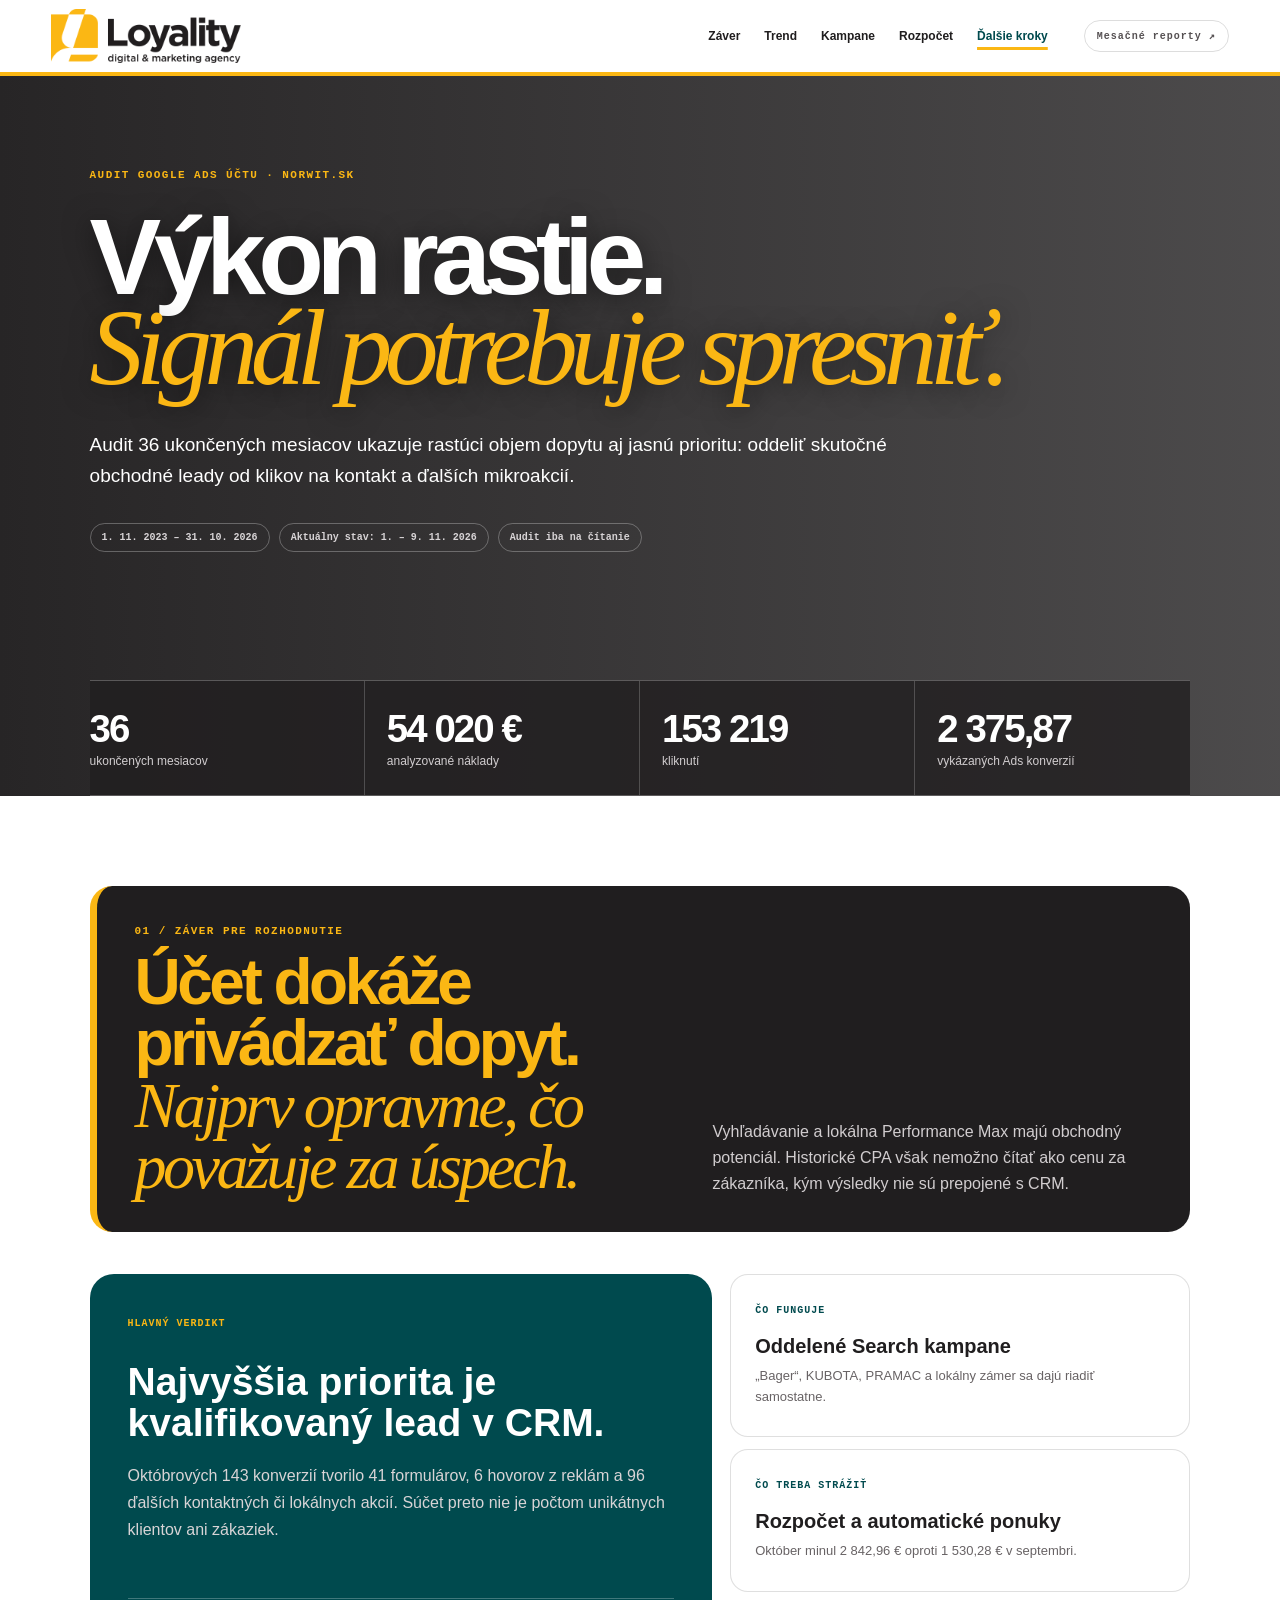
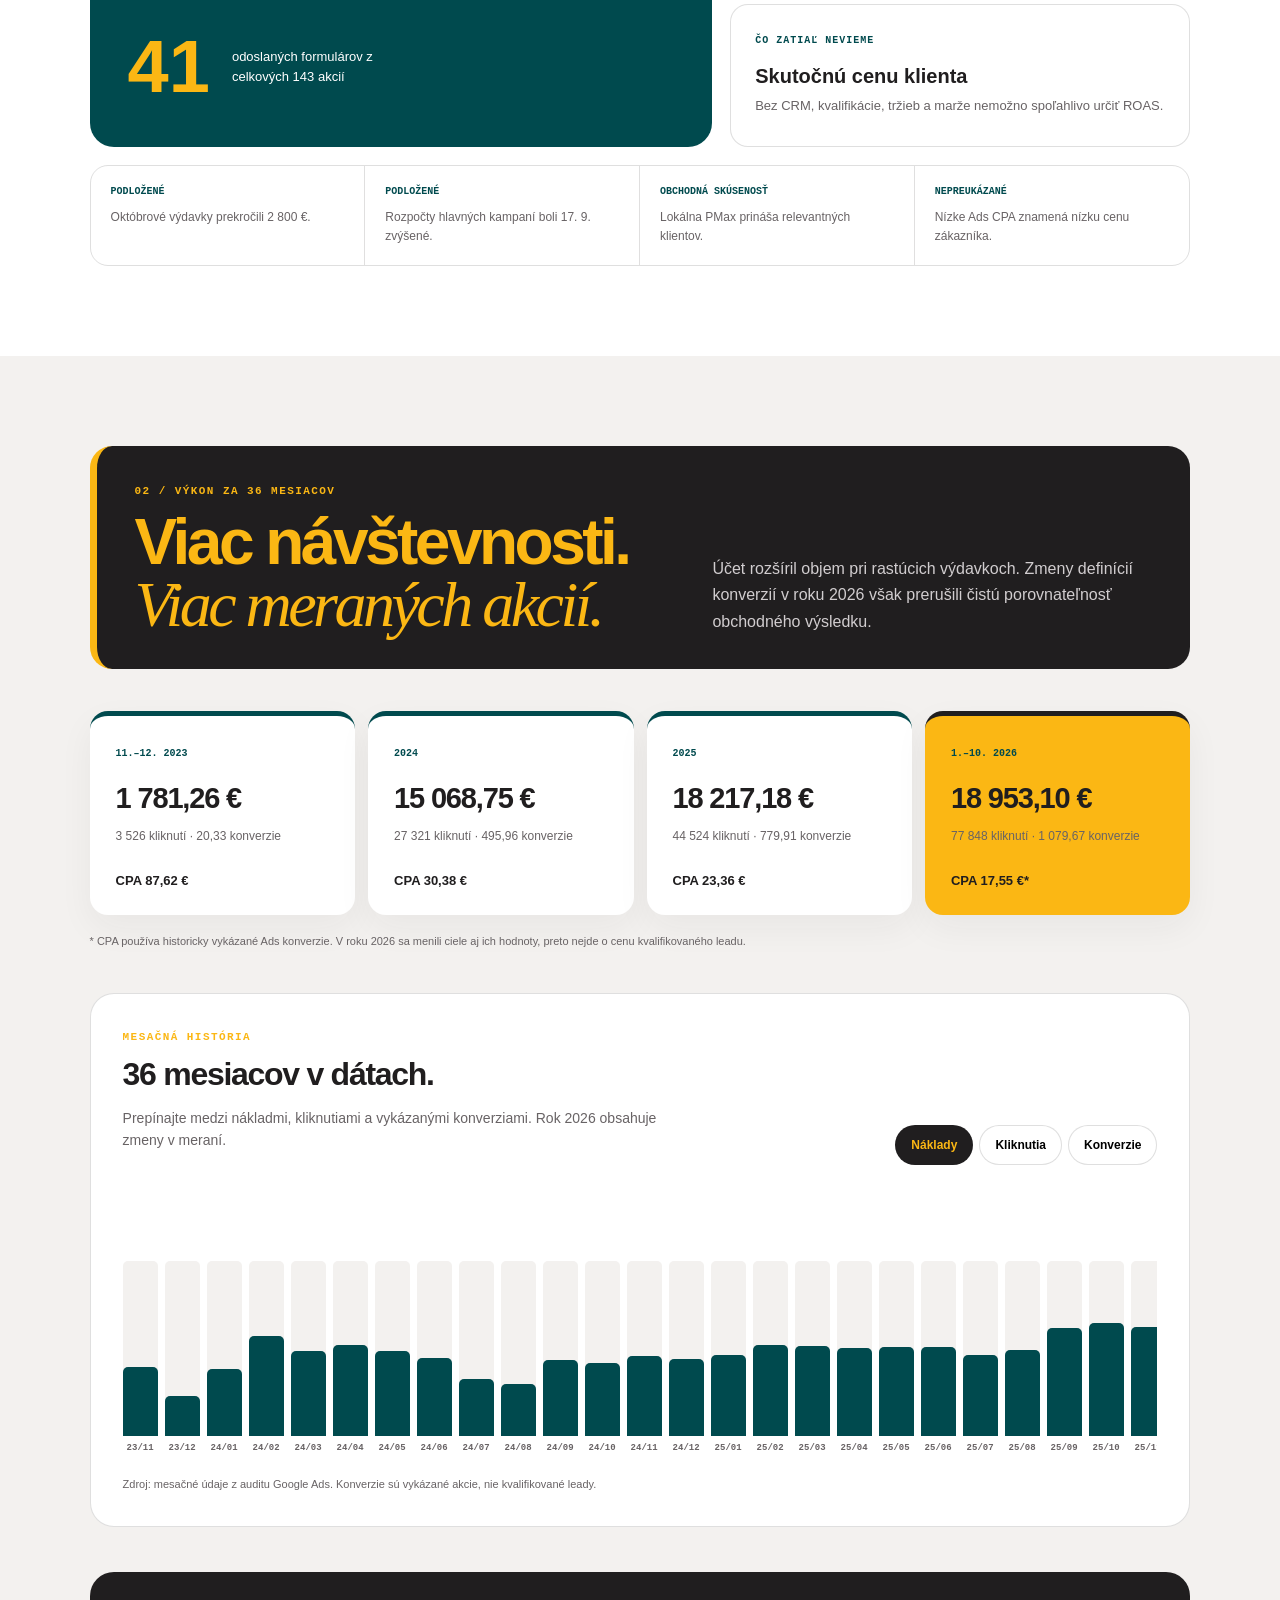
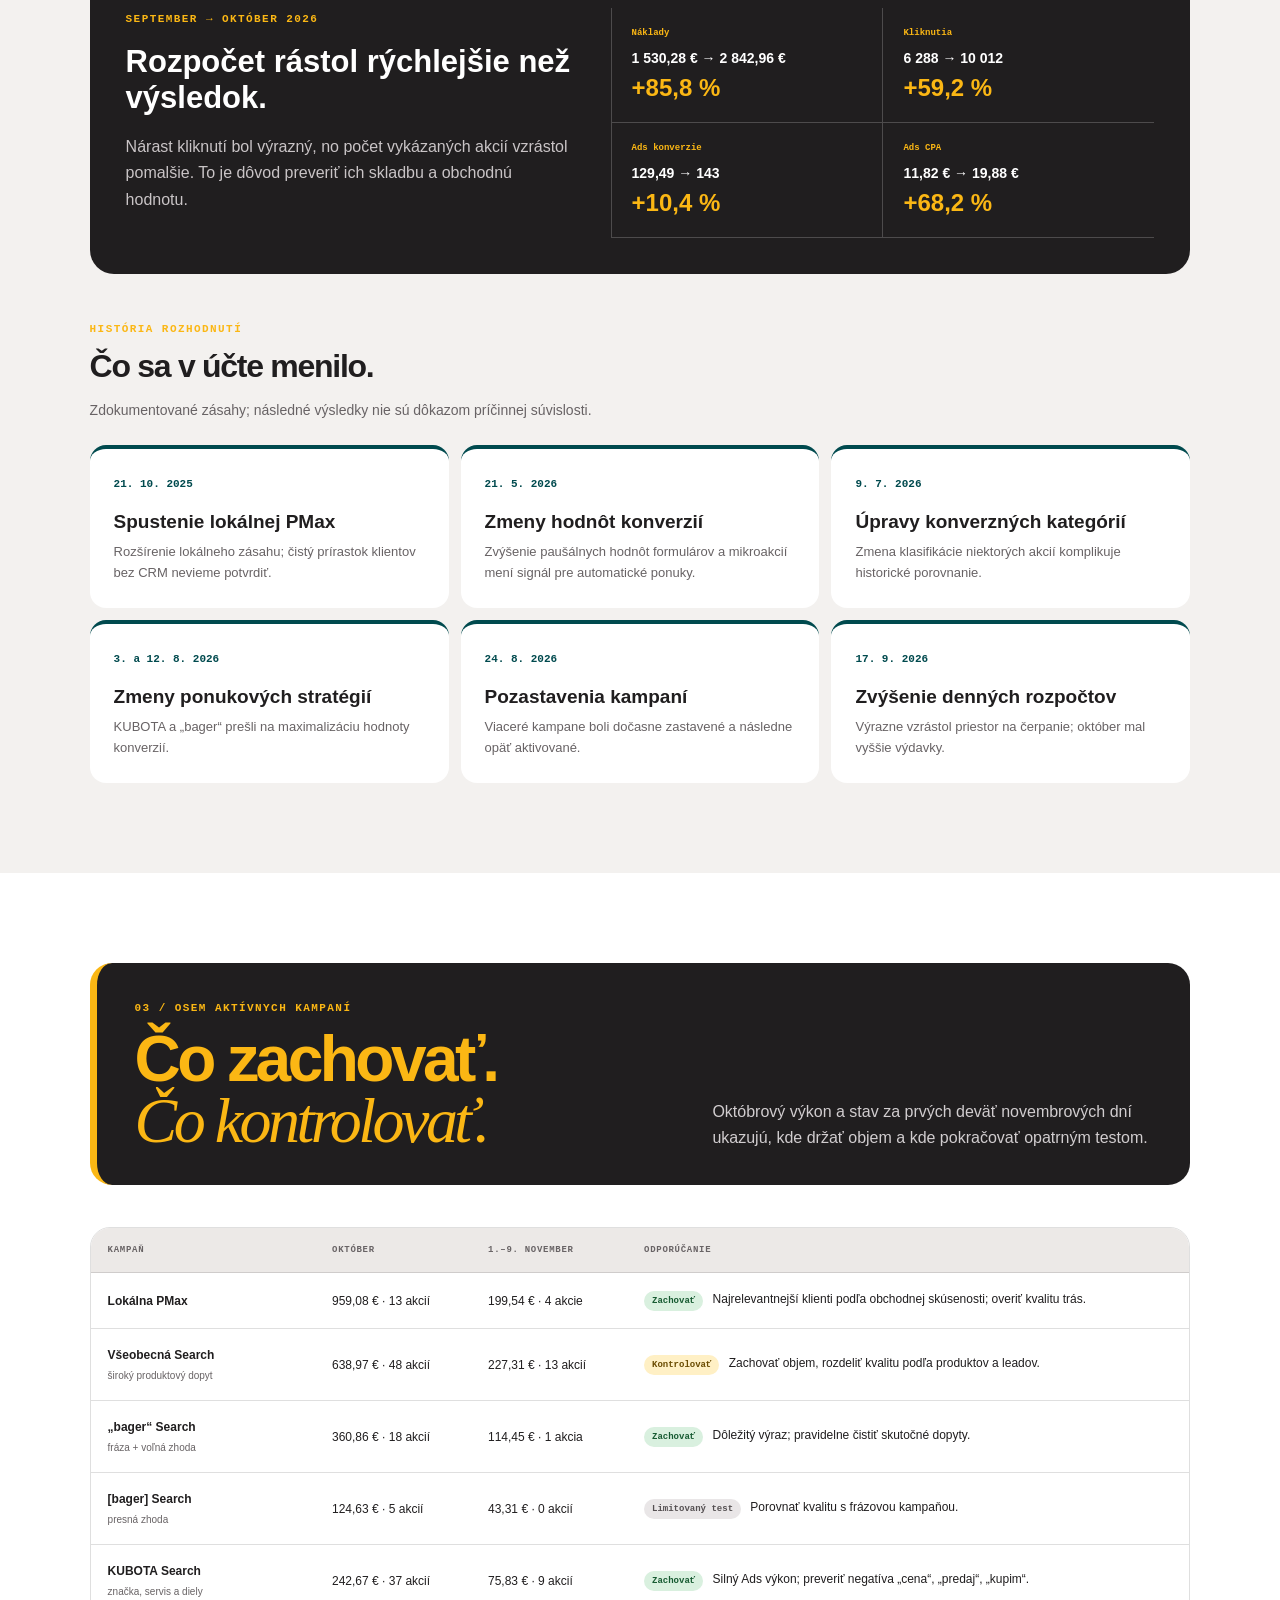
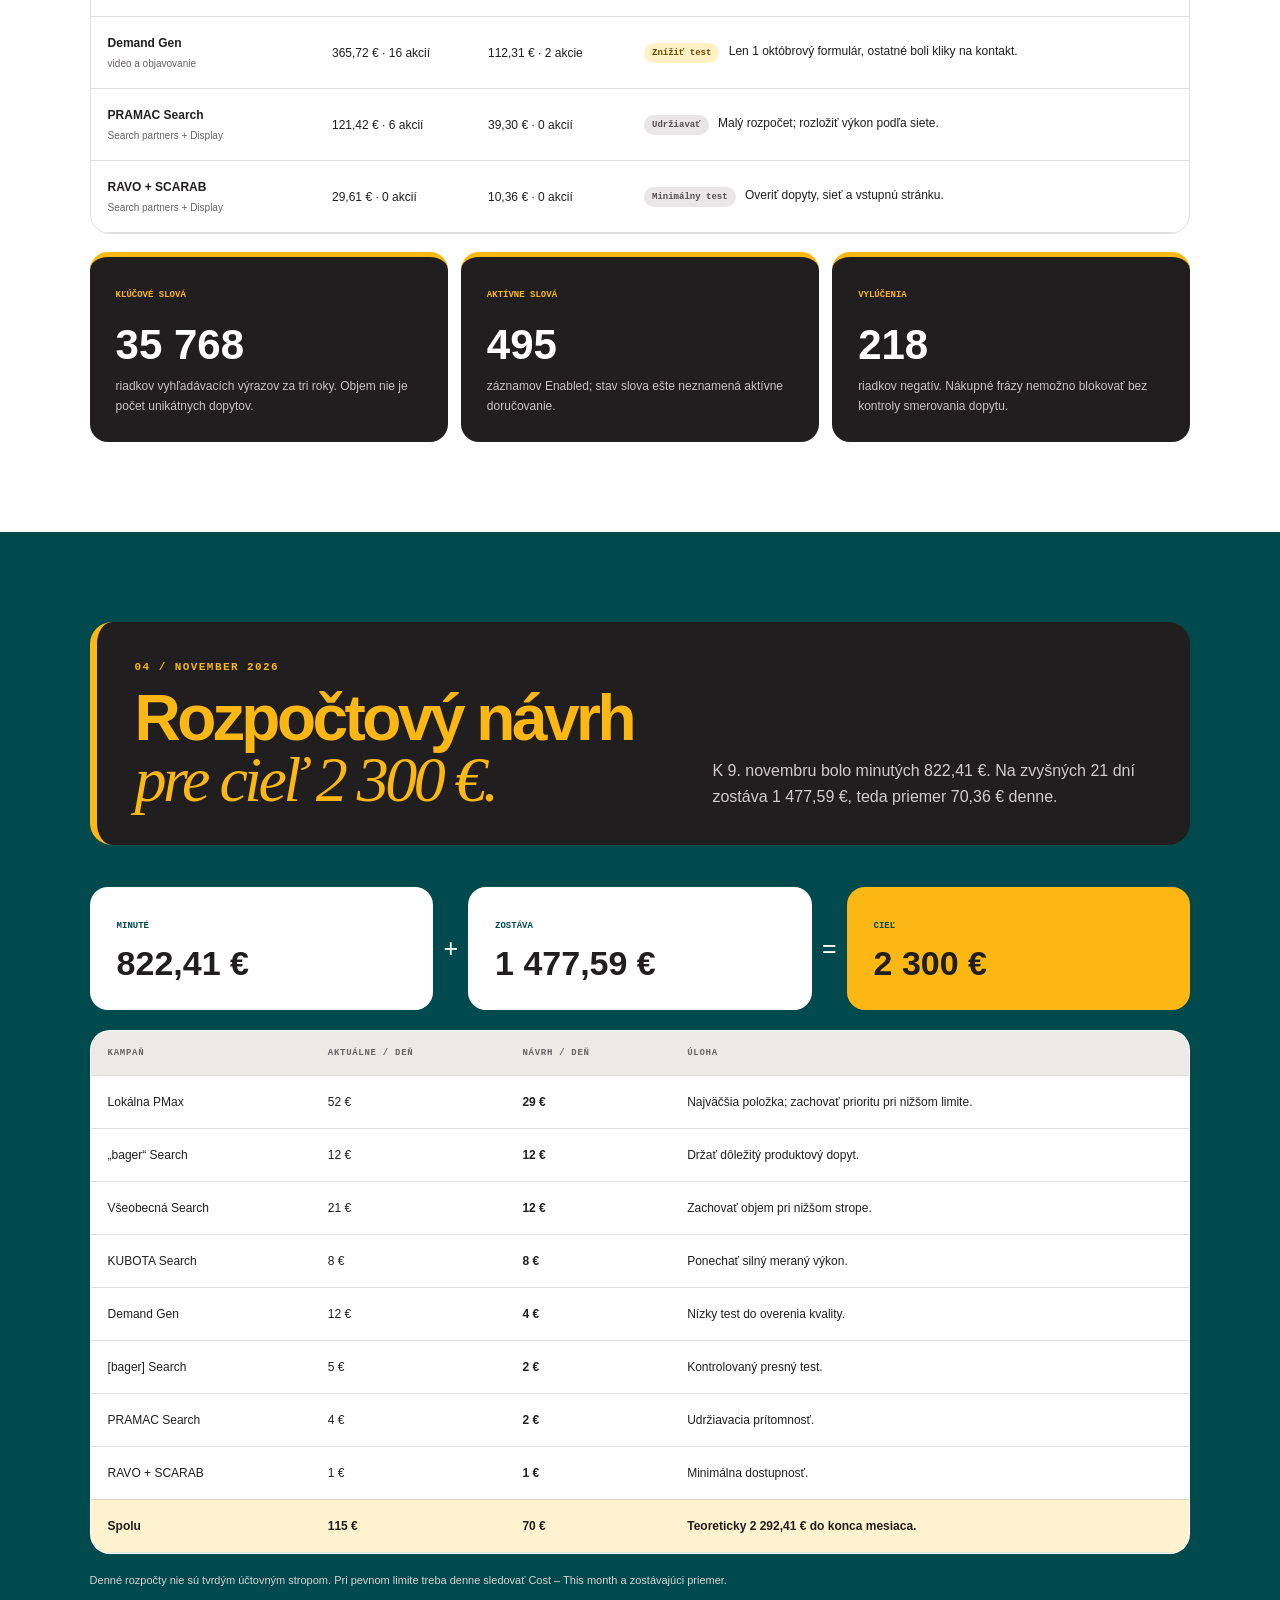
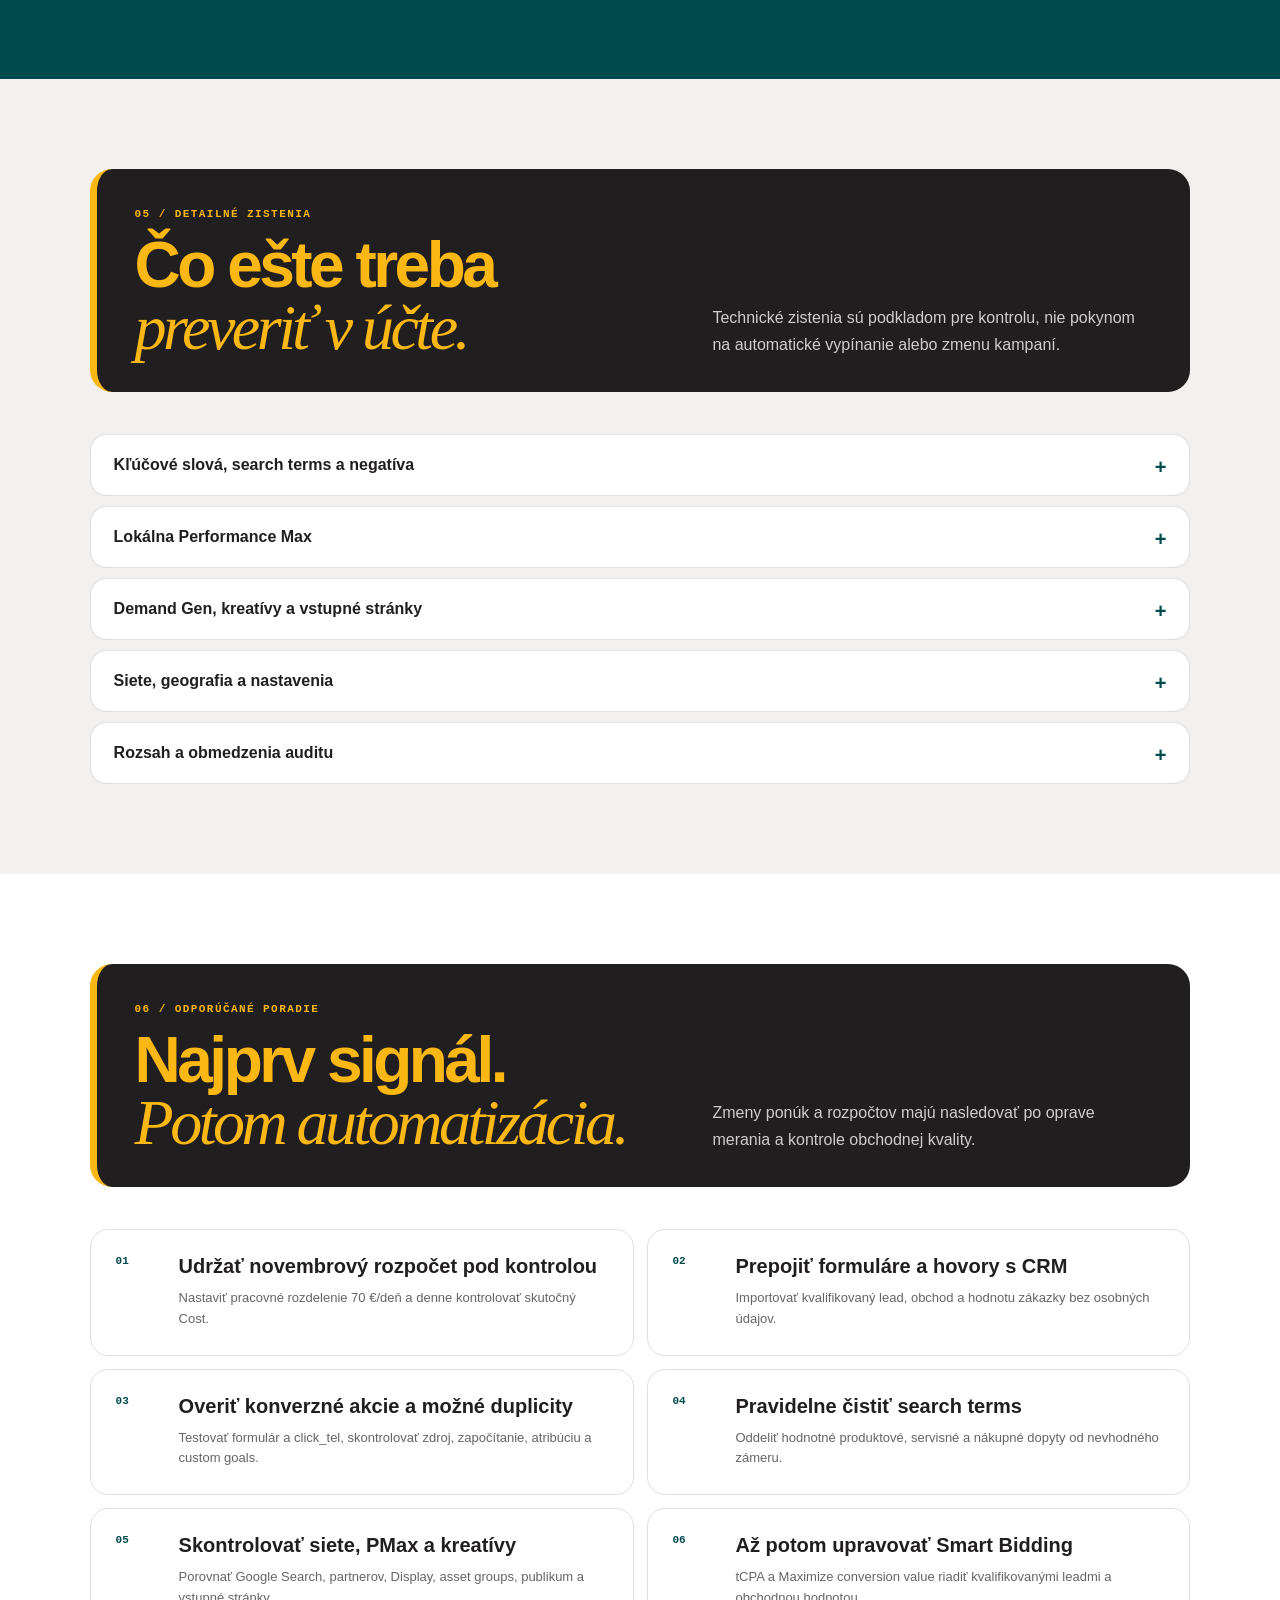
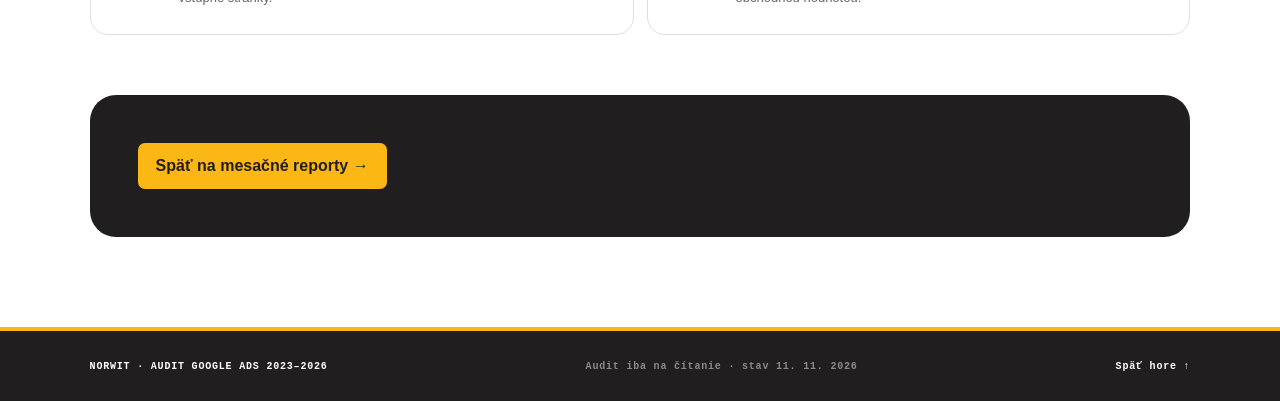
==== commit 93ea6a03: "Add files via upload" ====
--- a/audit.html
+++ b/audit.html
@@ -12,7 +12,7 @@
 <body class="audit-page">
 <a class="skip" href="#audit-zaver">Preskočiť na obsah auditu</a>
 <header class="topbar">
-<a aria-label="Späť na report" class="brand" href="/"><img alt="Loyality digital &amp; marketing agency" src="/loyality-logo.png"/></a>
+<a aria-label="Späť na mesačné reporty" class="brand" href="/"><img alt="Loyality digital &amp; marketing agency" src="loyality-logo.png"/></a>
 <button aria-controls="audit-nav" aria-expanded="false" class="audit-menu-toggle" type="button">Sekcie <span aria-hidden="true">☰</span></button>
 <nav aria-label="Navigácia auditu" id="audit-nav">
 <a href="#audit-zaver">Záver</a>
@@ -22,7 +22,7 @@
 <a href="#rozpocet">Rozpočet</a>
 <a href="#plan-auditu">Ďalšie kroky</a>
 </nav>
-<a class="period audit-back" href="/">Hlavný report ↗</a>
+<a class="period audit-back" href="/">Mesačné reporty ↗</a>
 </header>
 <main id="top">
 <section class="audit-hero">
@@ -161,7 +161,7 @@
 <li><span>05</span><div><h3>Skontrolovať siete, PMax a kreatívy</h3><p>Porovnať Google Search, partnerov, Display, asset groups, publikum a vstupné stránky.</p></div></li>
 <li><span>06</span><div><h3>Až potom upravovať Smart Bidding</h3><p>tCPA a Maximize conversion value riadiť kvalifikovanými leadmi a obchodnou hodnotou.</p></div></li>
 </ol>
-<div class="final-audit-callout"><a href="/">Späť na report →</a></div>
+<div class="final-audit-callout"><a href="/">Späť na mesačné reporty →</a></div>
 </section>
 </main>
 <footer><span>NORWIT · AUDIT GOOGLE ADS 2023–2026</span><span>Audit iba na čítanie · stav 11. 11. 2026</span><a href="#top">Späť hore ↑</a></footer>
